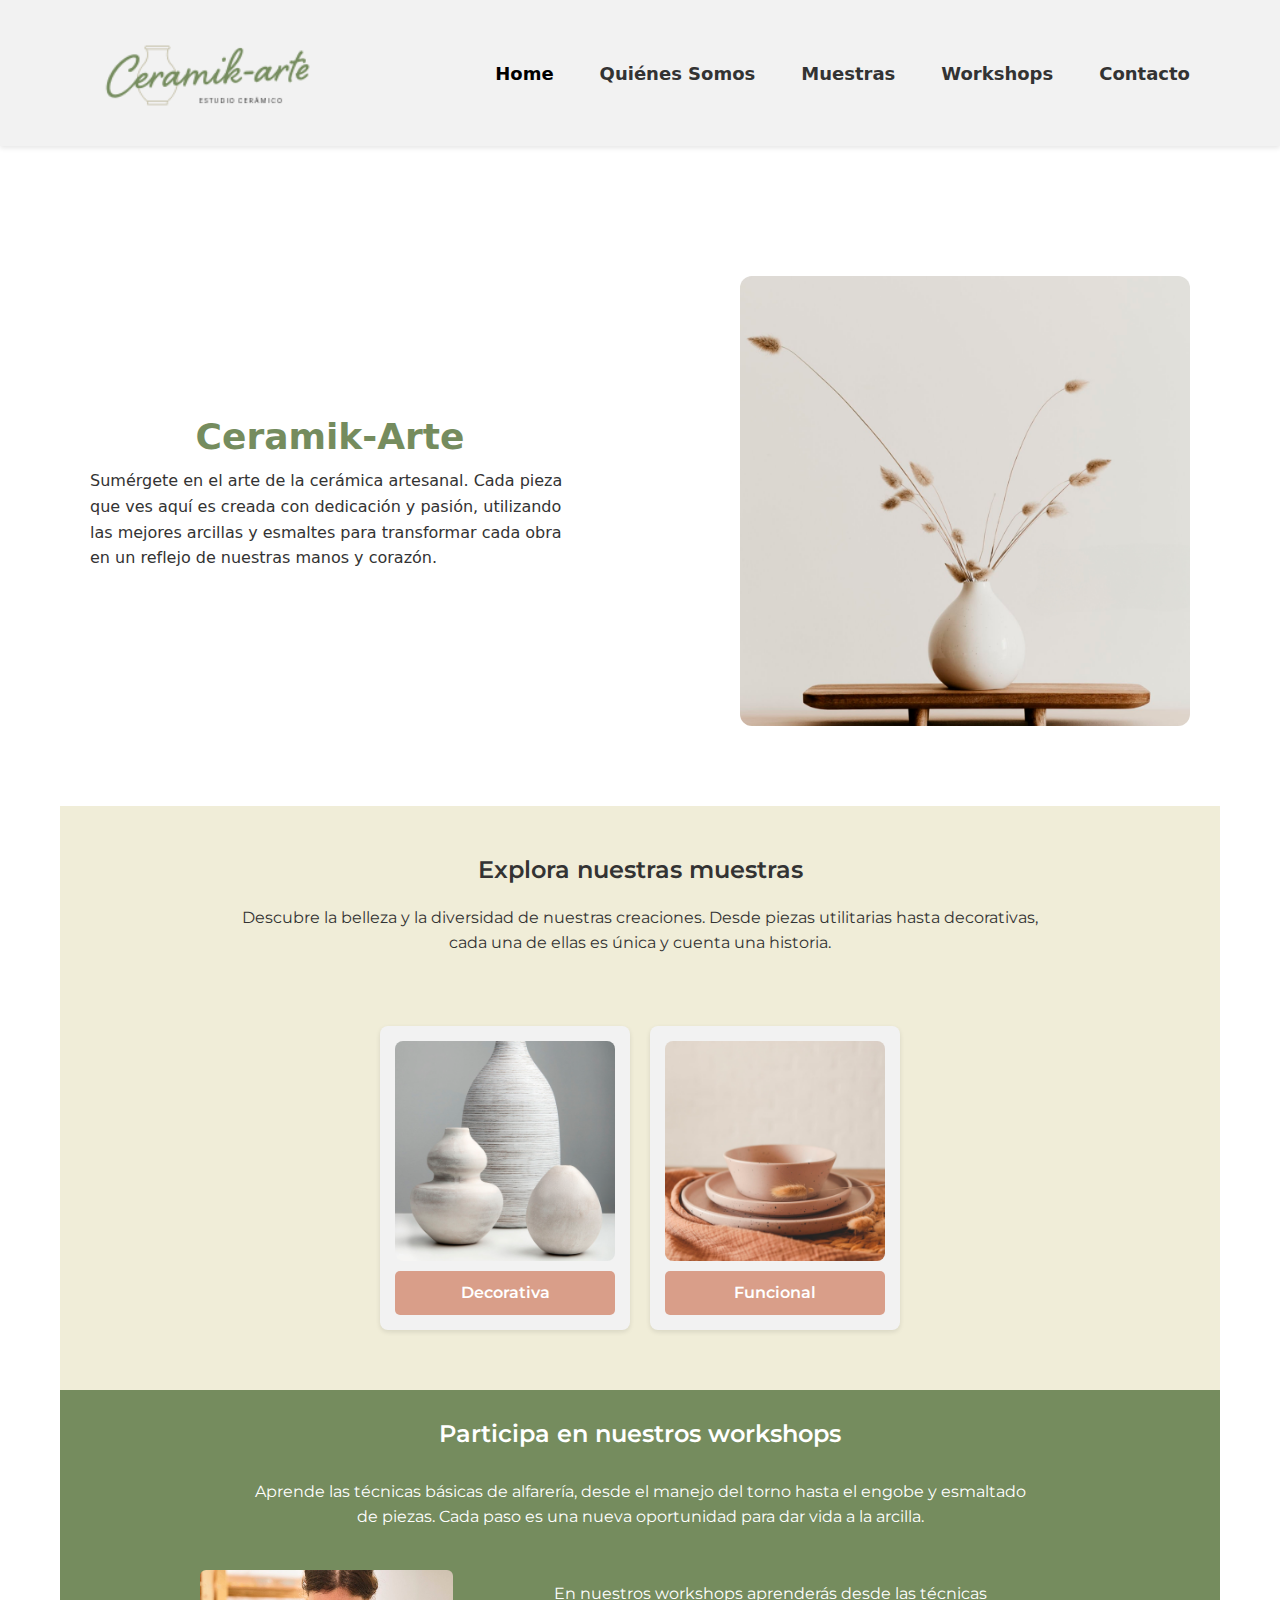
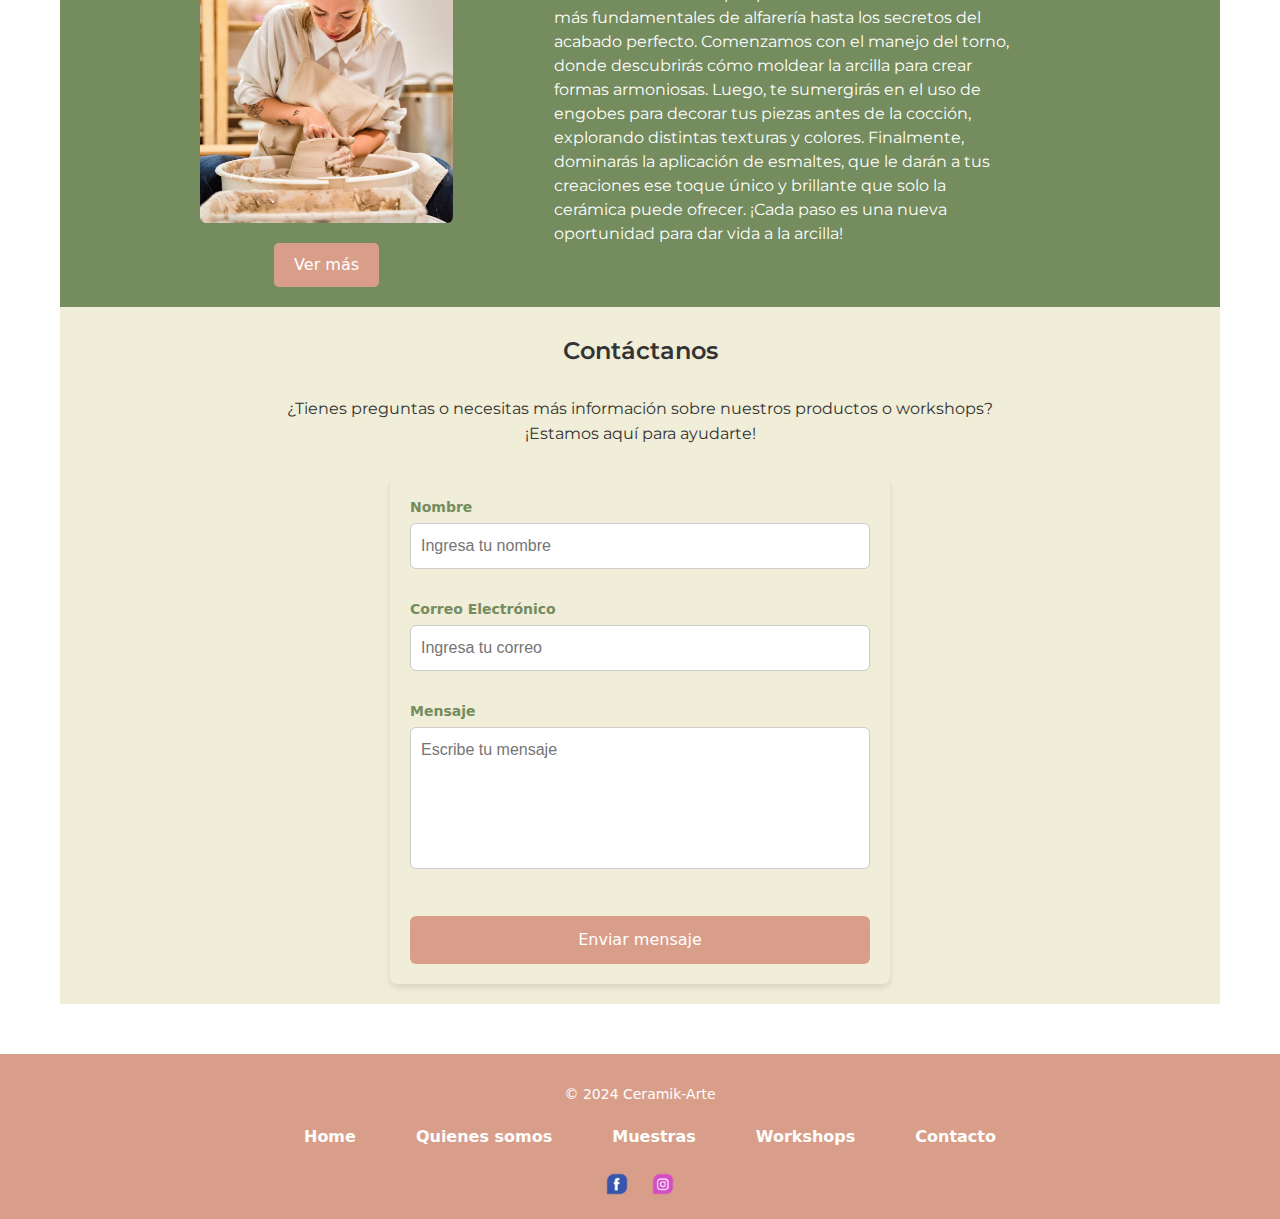
==== index.html @ d5749897 "segunda preentrega" ====
<!DOCTYPE html>
<html lang="es">

<head>
    <meta charset="UTF-8">
    <meta name="viewport" content="width=device-width, initial-scale=1.0">
    <link rel="stylesheet" href="../CSS/estilos.css">
    <link rel="stylesheet"
        href="https://fonts.googleapis.com/css2?family=Montserrat:ital,wght@0,100..900;1,100..900&family=Playwrite+VN:wght@100..400&display=swap">
    <title>Ceramik-arte - Home</title>
    <!-- Enlace a Bootstrap CSS -->
    <link href="https://cdn.jsdelivr.net/npm/bootstrap@5.3.0/dist/css/bootstrap.min.css" rel="stylesheet">

</head>

<body>

    <!-- Header -->
    <header class="main-header">
        <nav class="navbar navbar-expand-lg custom-navbar">
            <div class="container">
                <!-- Logo -->
                <a class="navbar-brand" href="index.html">
                    <img src="imagenes/Logo_CeramicArte.png" alt="ceramik-arte logo">
                </a>

                <!-- Botón de menú responsive en móviles -->
                <button class="navbar-toggler custom-toggler" type="button" data-bs-toggle="collapse"
                    data-bs-target="#navbarNav" aria-controls="navbarNav" aria-expanded="false"
                    aria-label="Toggle navigation">
                    <span class="navbar-toggler-icon"></span>
                </button>

                <!-- Menú de navegación -->
                <div class="collapse navbar-collapse justify-content-end" id="navbarNav">
                    <ul class="navbar-nav">
                        <li class="nav-item"><a class="nav-link active" href="#">Home</a></li>
                        <li class="nav-item"><a class="nav-link" href="paginas/sobre_nosotros.html">Quiénes Somos</a>
                        </li>
                        <li class="nav-item"><a class="nav-link" href="paginas/muestras.html">Muestras</a></li>
                        <li class="nav-item"><a class="nav-link" href="paginas/workshop.html">Workshops</a></li>
                        <li class="nav-item"><a class="nav-link" href="paginas/contactanos.html">Contacto</a></li>
                    </ul>
                </div>
            </div>
        </nav>
    </header>


    <!-- Contenido Principal -->
    <main>

        <!-- Sección de Introducción -->
        <section class="intro">
            <div class="intro-container">
                <div class="intro-text">
                    <h1>Ceramik-Arte</h1>
                    <p>Sumérgete en el arte de la cerámica artesanal. Cada pieza que ves aquí es creada con dedicación y
                        pasión,
                        utilizando las mejores arcillas y esmaltes para transformar cada obra en un reflejo de nuestras
                        manos y corazón.</p>
                </div>
                <div class="intro-image">
                    <img src="imagenes/5.png" alt="Ceramik-Arte">
                </div>
            </div>
        </section>



        <!-- Sección de muestras -->
        <section class="flex-2">
            <h2>Explora nuestras muestras</h2>
            <p>Descubre la belleza y la diversidad de nuestras creaciones.
                Desde piezas utilitarias hasta decorativas, cada una de ellas es única y cuenta una historia.</p>
            <div class="muestras">
                <!-- Primera muestra -->
                <div>
                    <img src="imagenes/11.png" alt="Decorativa" class="image-standard">
                    <button onclick="location.href='paginas/muestras.html';">Decorativa</button>
                </div>
                <!-- Segunda muestra -->
                <div>
                    <img src="imagenes/9.png" alt="Funcional" class="image-standard">
                    <button onclick="location.href='paginas/muestras.html';">Funcional</button>
                </div>
            </div>
        </section>

        <!-- Sección de workshops -->
        <section class="flex-2 workshop">
            <h2>Participa en nuestros workshops</h2>
            <p>Aprende las técnicas básicas de alfarería, desde el manejo del torno hasta el engobe y esmaltado de
                piezas. Cada paso es una nueva oportunidad para dar vida a la arcilla.</p>

            <div class="workshop-content">
                <!-- Contenedor de la imagen -->
                <div class="workshop-image-container">
                    <img src="imagenes/10.png" alt="Alfarería" class="workshops-image">
                    <button class="workshop-button" onclick="location.href='paginas/workshop.html';">Ver más</button>
                </div>
                <!-- Contenedor del texto -->
                <div class="workshop-text">
                    <p>En nuestros workshops aprenderás desde las técnicas más fundamentales de alfarería hasta los
                        secretos del acabado perfecto.
                        Comenzamos con el manejo del torno, donde descubrirás cómo moldear la arcilla para crear formas
                        armoniosas. Luego, te sumergirás en el uso de engobes para decorar tus piezas antes de la
                        cocción, explorando distintas texturas y colores.
                        Finalmente, dominarás la aplicación de esmaltes, que le darán a tus creaciones ese toque único y
                        brillante que solo la cerámica puede ofrecer. ¡Cada paso es una nueva oportunidad para dar vida
                        a la arcilla!</p>
                </div>
            </div>
        </section>

        <!-- Sección de Contáctanos -->
        <section class="flex-2 contact">
            <h2>Contáctanos</h2>
            <p>¿Tienes preguntas o necesitas más información sobre nuestros productos o workshops? ¡Estamos aquí para
                ayudarte!</p>

            <div class="contact-content">
                <form class="contact-form">
                    <div class="form-group">
                        <label for="name">Nombre</label>
                        <input type="text" id="name" name="name" placeholder="Ingresa tu nombre" required>
                    </div>

                    <div class="form-group">
                        <label for="email">Correo Electrónico</label>
                        <input type="email" id="email" name="email" placeholder="Ingresa tu correo" required>
                    </div>

                    <div class="form-group">
                        <label for="message">Mensaje</label>
                        <textarea id="message" name="message" rows="5" placeholder="Escribe tu mensaje"
                            required></textarea>
                    </div>

                    <button type="submit" class="contact-button">Enviar mensaje</button>
                </form>
            </div>
        </section>
    </main>
    <!-- Footer -->
    <footer class="footer">
        <p>&copy; 2024 Ceramik-Arte</p>
        <!--Enlaces para navegar-->
        <nav>
            <ul>
                <li><a href="#">Home</a></li>
                <li><a href="paginas/sobre_nosotros.html">Quienes somos</a></li>
                <li><a href="paginas/muestras.html">Muestras</a></li>
                <li><a href="paginas/workshop.html">Workshops</a></li>
                <li><a href="paginas/contactanos.html">Contacto</a></li>
            </ul>
        </nav>
        <!--Iconos de redes sociales-->
        <div class="social-icons">
            <img src="imagenes/icon_redes_facebook.png" alt="facebook" class="social icons">
            <img src="imagenes/icon_redes-instagram.png" alt="instagram" class="social icons">
        </div>
    </footer>
    <!-- Enlace a Bootstrap JS (opcional, necesario para componentes interactivos) -->
    <script src="https://cdn.jsdelivr.net/npm/bootstrap@5.3.0/dist/js/bootstrap.bundle.min.js"></script>

</body>

</html>
---- CSS/estilos.css ----
/* ------- Estilos Generales ------- */
body {
    font-family: 'Montserrat', Arial, sans-serif;
    margin: 0;
    padding: 0;
    color: #333;
}

/* ------- Header ------- */
.main-header {
    background-color: #f2f2f2;
    padding: 10px 20px;
    box-shadow: 0 2px 5px rgba(0, 0, 0, 0.1);
}

/* ------- Navbar ------- */
.custom-navbar {
    background-color: #f2f2f2;
    padding: 10px 20px;
}

/* ------- Logo ------- */
.navbar-brand img {
    width: 250px;
    height: auto;
}

/* ------- Menú de Navegación ------- */
.navbar-nav {
    display: flex;
    align-items: center;
    gap: 20px;
}

.navbar-nav .nav-item {
    margin-left: 10px;
}

.navbar-nav .nav-link {
    font-size: 18px;
    font-weight: bold;
    color: #333;
    padding: 10px 15px;
    transition: color 0.3s ease-in-out;
}

.navbar-nav .nav-link:hover {
    color: #758c5e;
}

/* ------- Botón del menú hamburguesa en móviles ------- */
.custom-toggler {
    border: none;
    background-color: transparent;
}

.navbar-toggler-icon {
    background-image: url("https://cdn-icons-png.flaticon.com/512/545/545671.png"); /* Icono personalizado */
    width: 30px;
    height: 30px;
}

/* ------- Estilos para móviles ------- */
@media (max-width: 991px) {
    .navbar-nav {
        flex-direction: column;
        text-align: center;
        padding: 15px;
    }

    .navbar-collapse {
        background: #fff;
        border-radius: 8px;
        padding: 10px;
    }

    .navbar-nav .nav-item {
        margin-left: 0;
        margin-bottom: 10px;
    }

    .navbar-nav .nav-link {
        font-size: 16px;
        display: block;
    }
}



/* -------Estilos generales para la página------- */

* {
    padding: 0;
    margin: 0;
    box-sizing: border-box;
}

body {
    background-color: #f0edd8;
    color: #333333;
}

main {
        max-width: 1200px;
        margin: 0 auto;
        padding: 50px 20px;
}



/*------- Estilos HOME introduccion------- */
.intro {
    display: flex;
    justify-content: center;
    align-items: left;
    padding: 80px 20px;
}

/* Contenedor principal */
.intro-container {
    display: flex;
    align-items: center;
    justify-content: space-between;
    max-width: 1100px;
    width: 100%;
}

/* Contenedor del Texto */
.intro-text {
    flex: 1;
    max-width: 480px;
    text-align: left;
}

.intro-text h1 {
    font-size: 36px;
    color:#758c5e; 
    font-weight: bold;
    margin-bottom: 10px;
    text-align: center;
}

.intro-text p {
    font-size: 16px;
    color: #333333;
    line-height: 1.6;
    text-align: left;
}

/* Contenedor de la Imagen */
.intro-image {
    flex: 1;
    display: flex;
    justify-content: flex-end;
}

.intro-image img {
    max-width: 500px; 
    width: 100%;
    height: auto;
    border: radius 12px;
}

.intro-image :hover{
    transform: scale(1.1); 
    transition: transform 0.3s ease-in-out;
}

/* Explora nuestras muestras HOME */
.flex-2 {
    text-align: center;
    padding: 40px 20px;
    background-color: #f0edd8;
}

.flex-2 h2 {
    font-size: 24px;
    color: #333333;
    font-weight: 600;
    margin-bottom: 10px;
    padding: 10px;
    font-family: 'Montserrat', sans-serif;
}

.flex-2 p {
    max-width: 800px;
    margin: 0 auto 50px auto; 
    text-align: center;
    font-size: 16px;
    color: #333;
    line-height: 1.6;
    font-family: 'Montserrat', sans-serif;
}

/* Contenedor de las muestras HOME */
.muestras {
    display: flex;
    justify-content: center;
    gap: 20px;
    margin-top: 40px;
}

/* Estilo de cada muestra HOME */
.muestras div {
    background-color: #f2f2f2;
    padding: 15px;
    border-radius: 8px;
    width: 250px;
    text-align: center;
    box-shadow: 0px 2px 5px rgba(0,0,0,0.1); 
}

/* Imágenes dentro de las muestras HOME */
.image-standard {
    width: 100%;
    height: auto;
    border-radius: 8px;
    margin-bottom: 10px;
}

.image-standard :hover{
    transform: scale(1.1); 
    transition: transform 0.3s ease-in-out;
}

/* Botones HOME */
.muestras button {
    display: inline-block;
    width: 100%;
    padding: 10px;
    background-color: #d99e89;
    color: #ffffff;
    font-family: 'Montserrat', sans-serif;
    font-size: 16px;
    font-weight: 600;
    border: none;
    border-radius: 5px;
    cursor: pointer;
    transition: background-color 0.3s ease;
}

.muestras button:hover {
    background-color: black;
    transform: scale(1.1);
    transition: transform 0.3s ease-in-out;
}

/* Estilo general para la sección de workshops */
.workshop {
    padding: 20px;
    text-align: center;
    background-color: #758c5e;
}

.workshop h2 {
    font-size: 24px;
    color: #ffffff;
    margin-bottom: 10px;
    padding: 10px;
}

.workshop p {
    font-size: 16px;
    color: #ffffff;
    margin-bottom: 20px;
    padding: 10px;
}

/* Contenedor de la sección workshops */
.workshop-content {
    display: flex;
    align-items: center;
    justify-content: center;
    gap: 20px;
    max-width: 900px;
    margin: 0 auto;
    text-align: left;
}

/* Contenedor de la imagen */
.workshop-image-container {
    display: flex;
    flex-direction: column;
    align-items: center;
    width: 40%;
}

/* Imagen del workshop */
.workshops-image {
    width: 100%;
    height: auto;
    border-radius: 16px;
    padding: 10px;
    margin-bottom: 10px;
    transition: transform 0.3s ease-in-out;
}

.workshops-image :hover{
    transform: scale(1.05);
}

/* Botón debajo de la imagen */
.workshop-button {
    padding: 10px 20px;
    background-color: #d99e89;
    color: white;
    font-size: 16px;
    border: none;
    border-radius: 5px;
    cursor: pointer;
    transition: background-color 0.3s ease;
}

.workshop-button:hover {
    background-color: #000000;
    transform: scale(1.1);
    transition: transform 0.3s ease-in-out;
}

/* Texto del workshop */
.workshop-text p{
    width: 80%;
    font-size: 16px;
    line-height: 1.5;
    color: #ffffff;
    text-align: left;
}

/*------- Sección principal de la página MUESTRAS-------*/
.main-banner {
    position: relative;
    width: 100%;
    height: auto; 
    overflow: hidden;
}

.main-banner .banner-image {
    width: 100%;
    height: 100%;
    object-fit: cover; 
}

.main-banner h1 {
    position: absolute;
    top: 50%;
    left: 50%;
    transform: translate(-50%, -50%);
    font-size: 52px;
    color: #ffffff;
    text-shadow: 2px 2px 4px rgba(0, 0, 0, 0.6);
    margin: 0;
    text-align: center;
}

.muestras {
    display: flex;
    justify-content: center;
    gap: 20px;
    padding: 20px;
}

/* Estilo de las imágenes de las muestras */
.muestra-item img {
    width: 100%;
    max-width: 100px; 
    height: auto; 
    border-radius: 8px; 
    box-shadow: 0 4px 6px rgba(0, 0, 0, 0.1); 
}

.muestra-item img :hover{
    transform: scale(1.1); 
    transition: transform 0.3s ease-in-out;
}

/* Explora nuestras creaciones muestras*/
.explora-creaciones {
    text-align: center;
    padding: 40px 20px;
}

.explora-creaciones h2 {
    font-size: 24px;
    color: #333333;
    margin-bottom:10px;
    padding: 10px;
}

.explora-creaciones p {
    font-size: 16px; 
    color: #333333;
    margin: 0 auto 30px auto;
    text-align:center;
    line-height: 20px;
    max-width: 800px;
}

/* Galería */
.gallery {
    display: flex;
    justify-content: center;
    gap: 20px;
    flex-wrap: wrap; 
    padding: 10px 0;
}

.gallery-item {
    flex: 1 1 calc(33.333% - 20px); 
    max-width: 250px; 
    box-shadow: 0 4px 6px rgba(0, 0, 0, 0.1);
    border-radius: 8px;
    overflow: hidden;
    display: flex;
    justify-content: center;
    align-items: center;
}

/* Imágenes */
.gallery-item img {
    width: 100%;
    height: auto;
    object-fit: cover; 
    border-radius: 8px;
}

/* Sección de destacados */
.destacados {
    text-align: center;
    padding: 40px 20px;
}

.destacados h2 {
    font-size: 24px;
    color: #333333; 
    margin-bottom: 20px;
    font-weight: bold;
}

/* Galería */
.galeria {
    display: flex;
    gap: 50px; 
    margin-bottom: 30px; 
}

.galeria-item {
    width: 20%;
    border-radius: 8px; 
    display: flex; 
    justify-content: center;
}

.galeria-item img {
    width: 100%; 
    height: auto;
    object-fit: contain; 
}

/* Lista de detalles */
.detalles {
    text-align: left;
    max-width: 800px; 
    margin-top: 25px;
    color: #666; 
    font-size: 16px;
    line-height: 1.6; 
}

.detalles li {
    margin-bottom: 10px; 
}

/* Texto decorativo debajo */
.texto-decorativo {
    text-align: center;
    margin-top: 30px;
    font-size: 20px;
    color: #758c5e;
    font-style: italic;
    max-width: 800px;
    margin-left: auto;
    margin-right: auto;
}

/* -----------Sección página WORKSHOP------------ */
/* El banner de esta parte tiene el mismo estilo que la página de muestras*/

/* Contenedor principal */
.intro-workshops {
    display: flex;
    align-items: center;
    justify-content: space-between;
    max-width: 1100px;
    margin: 60px auto;
    gap: 40px;
}

/* Contenedor del Texto */
.intro-content {
    flex: 1;
    max-width: 500px;
    text-align: left;
    display: flex;
    flex-direction: column;
    justify-content: flex-start; 
}

/* Título alineado correctamente */
.intro-content h2 {
    font-size: 24px;
    font-weight: 700;
    color: #333;
    margin-bottom: 10px;
}

/* Párrafo alineado correctamente */
.intro-content p {
    font-size: 16px;
    color: #555;
    line-height: 1.6;
}

/* Contenedor de la Imagen */
.intro-image {
    flex: 1;
    display: flex;
    justify-content: flex-end;
}

/* Imagen con tamaño y bordes adecuados */
.intro-image img {
    width: 100%;
    max-width: 450px;
    border-radius: 12px;
}

/* Sección de próximos talleres */
.upcoming-workshops {
    text-align: center;
    padding: 50px 20px;
}

/* Estilos para el título */
.upcoming-workshops h2 {
    font-size: 24px;
    font-weight: 700;
    color: #333;
    margin-bottom: 30px;
}

/* Contenedor de los talleres */
.workshops-gallery {
    display: flex;
    justify-content: center;
    gap: 40px; /* Espaciado entre elementos */
    max-width: 1100px;
    margin: 0 auto;
}

/* Estilo de cada taller */
.workshop-item {
    padding: 20px;
    border-radius: 12px;
    width: 280px;
    text-align: center;
}

/* Imágenes de los talleres */
.workshop-item img {
    width: 100%;
    max-width: 120px;
    height: auto;
    margin-bottom: 15px;
    border-radius: 10px;
}

/* Texto de los talleres */
.workshop-item p {
    font-size: 14px;
    color: #333333;
    line-height: 1.4;
    text-align: center;
}


/*------- Estilo general para la sección de Contactanos------- */
.contact {
    padding: 20px;
    text-align: center;
}

.contact h2 {
    font-size: 24px;
    color: #333333;
    margin-bottom: 10px;
}

.contact p {
    font-size: 16px;
    color: #333333;
    margin-bottom: 20px;
    padding: 10px;
}

/* Contenedor del formulario */
.contact-content {
    display: flex;
    justify-content: center;
    align-items: center;
    margin: 0 auto;
    max-width: 600px;
}

/* Formulario */
.contact-form {
    width: 100%;
    padding: 20px;
    border-radius: 8px;
    box-shadow: 0 4px 6px rgba(0, 0, 0, 0.1);
}

/* Grupos de campos */
.form-group {
    margin-bottom: 15px;
    text-align: left;
}

.form-group label {
    display: block;
    font-size: 14px;
    color: #000000;
    margin-bottom: 5px;
}

.form-group input,
.form-group textarea {
    width: 100%;
    padding: 10px;
    border: 1px solid #ccc;
    border-radius: 5px;
    font-size: 12px;
    box-sizing: border-box;
    background-color: #fff;
    color: black;
    font-family: Verdana, Geneva, Tahoma, sans-serif;
}

.form-group input:focus,
.form-group textarea:focus {
    border-color: black;
    outline: none;
}

/* Botón del formulario */
.contact-button {
    display: inline-block;
    width: 100%;
    padding: 10px;
    background-color: #d99e89;
    color: white;
    font-size: 16px;
    border: none;
    border-radius: 5px;
    cursor: pointer;
    transition: background-color 0.3s ease;
    margin-top: 10px;
}

.contact-button:hover {
    background-color: black;
    transform: scale(1.1);
    transition: transform 0.3s ease-in-out;
}

/* -------Sección de la página SOBRE NOSOTROS------- */
.about-us {
    padding: 50px 20px;
    background-color: #f5f5e6; 
    text-align: center;
}

/* Imagen del banner */
.about-banner img {
    width: 100%;
    max-height: 350px;
    object-fit: cover;
    border-radius: 12px;
}

/* Contenedor de Texto */
.about-container {
    max-width: 800px;
    margin: 40px auto;
    text-align: center;
}

.about-container h2 {
    font-size: 32px;
    color: #333;
    font-weight: bold;
    margin-bottom: 15px;
}

.about-container p {
    font-size: 16px;
    color: #555;
    line-height: 1.6;
    margin-bottom: 15px;
}

/* Contenedor de Imagen y Lista */
.about-details {
    display: flex;
    align-items: center;
    justify-content: center;
    gap: 40px;
    max-width: 1000px;
    margin: 40px auto;
}

/* Imagen al lado de la lista */
.about-image img {
    width: 300px;
    height: auto;
    border-radius: 12px;
}

/* Lista de características */
.about-list {
    flex: 1;
    max-width: 500px;
    text-align: left;
    padding-left: 20px;
}

.about-list li {
    font-size: 16px;
    color: #333;
    margin-bottom: 10px;
    list-style-type: disc;
}

/*------- PAGINA DE CONTACTANOS------- */
.contact-section {
    text-align: center;
    padding: 60px 20px;
}

.contact-section h2 {
    font-size: 36px;
    font-weight: bold;
    color: #333333;
    margin-bottom: 10px;
}

.contact-section p {
    font-size: 16px;
    color: #333333;
    max-width: 700px;
    margin: 0 auto 30px auto;
}

/* Contenedor del formulario */
.contact-container {
    display: flex;
    align-items: center;
    justify-content: center;
    max-width: 1100px;
    margin: 40px auto;
    gap: 50px;
}

/* Imagen decorativa */
.contact-image img {
    max-width: 400px;
    border-radius: 12px;
}

/* Formulario de contacto */
.contact-form {
    display: flex;
    flex-direction: column;
    width: 100%;
    max-width: 500px;
}

.contact-form label {
    font-weight: bold;
    color: #758c5e;
    margin-bottom: 5px;
    text-align: left;
    display: block;
}

.contact-form input,
.contact-form select,
.contact-form textarea {
    width: 100%;
    padding: 10px;
    margin-bottom: 15px;
    border: 1px solid #ccc;
    border-radius: 6px;
    font-size: 16px;
}

.contact-form textarea {
    resize: none;
}

.contact-form button {
    background-color: #d99e89;
    color: white;
    padding: 12px;
    font-size: 16px;
    border: none;
    border-radius: 6px;
    cursor: pointer;
    transition: background-color 0.3s ease-in-out;
}

.contact-form button:hover {
    background-color: #000000;
    transform: scale(1.1);
    transition: transform 0.3s ease-in-out;
}

/* Estilos específicos para el dropdown */
#subject {
    background-color: #ffffff; 
    color: #758c5e; 
    border: 1px solid #5a7044; 
    padding: 10px;
    font-size: 16px;
    border-radius: 5px; 
    cursor: pointer;
    appearance: none; 
    -webkit-appearance: none; 
    -moz-appearance: none; 
    position: relative;
    text-align: left;
}

/* Cambia la flecha del dropdown */
#subject::after {
    content: "▼"; 
    font-size: 14px;
    color: #758c5e; 
    position: absolute;
    right: 15px; 
    top: 50%;
    transform: translateY(-50%);
    pointer-events: none; 
}

/* Cuando el usuario pasa el cursor sobre el dropdown */
#subject:hover {
    background-color: #f0edd8; 
}

/* Cuando el usuario hace clic en el dropdown */
#subject:focus {
    background-color: #f0edd8;
    outline: none;
}

/* Opciones dentro del dropdown */
#subject option {
    background-color: #ffffff;
    color: #333;
    padding: 10px;
}

/* Información de contacto */
.contact-info {
    text-align: center;
    max-width: 700px; 
    margin: 0 auto; 
    padding: 20px 0;
    font-size: 16px;
    color: #333333;
    line-height: 1.6;
}

.contact-info p {
    margin: 5px 0;
}

/* -------Estilos para los enlaces del footer------- */ 

.footer{
    background-color: #d99e89;
    text-align: center;
    padding: 20px 0;
    width: 100%;
    margin: 0%;
    box-sizing: border-box;
}

.footer ul {
    list-style: none;
    margin: 20px 0;
    padding: 0;
    display: flex;
    gap: 20px;
    justify-content: center;
}

.footer li {
    margin-left: 20px;
}

.footer a {
    text-decoration: none;
    color: #ffffff;
    font-size: 16px;
    font-weight: bold;
    transition: color 0.3s ease;
}

.footer a:hover {
    color: black;
}

/* Estilos para los iconos de redes sociales */   


/* Texto del footer */
footer p {
    margin: 10px 0;
    color: #ffffff;
    font-size: 14px;
}

/* Links de navegación en el footer */
footer a {
    margin: 0 10px;
    text-decoration: none;
    color: #ffffff;
    font-weight: bold;
}

footer a:hover {
    color: #fefefe; 
}

/* Redes sociales */
footer .social-icons {
    margin-top: 10px;
}

footer .social-icons img {
    width: 30px;
    height: 30px;
    margin: 0 5px;
}

/*------- Estilos generales para hacer responsive------- */
body {
    max-width: 100%;
    overflow-x: hidden;
}

/* Para Tablets (768px - 1024px) */
@media (max-width: 1024px) {
    .header-container {
        flex-direction: column;
        text-align: center;
    }

    .main-nav ul {
        flex-direction: column;
        padding: 0;
    }

    .intro-container {
        flex-direction: column;
        text-align: center;
    }

    .intro-image img {
        width: 90%;
    }

    .muestras {
        flex-direction: column;
        align-items: center;
    }

    .workshop-content {
        flex-direction: column;
        text-align: center;
    }

    .workshop-image-container img {
        max-width: 80%;
    }

    .contact-form {
        width: 80%;
    }
}

/* Para Móviles (hasta 767px) */
@media (max-width: 767px) {
    .intro-image img,
    .image-standard,
    .workshops-image {
        max-width: 80%; 
        display: block;
        margin: 0 auto; 
    }



    .intro-text h1 {
        font-size: 28px;
    }

    .intro-image img {
        width: 90%;
    }

    .muestras {
        flex-direction: column;
        align-items: center;
    }

    .muestras div {
        width: 90%;
    }

    .workshop-content {
        flex-direction: column;
        text-align: center;
    }

    .workshop-image-container img {
        width: 100%;
        max-width: 300px;
    }

    .contact-form {
        width: 90%;
    }

    .footer nav ul {
        flex-direction: column;
        gap: 10px;
    }

    .social-icons {
        justify-content: center;
    }
}

/* ------- Ajustes Mobile adicionales para mejorar la responsividad ------- */
@media (max-width: 768px) {
    /* Navbar */
    .navbar-nav {
        gap: 10px;
    }

    /* Ajustes en la Sección de Introducción (Home) */
    .intro-container {
        flex-direction: column;
        align-items: center;
        text-align: center;
    }

    .intro-text {
        max-width: 100%;
        padding: 20px;
    }

    .intro-image img {
        max-width: 80%;
        display: block;
        margin: 0 auto;
    }

    /* Ajustes en la Sección Muestras */
    @media (max-width: 767px) {
        .muestras {
            flex-direction: column;
            align-items: center;
        }
    
        .muestras div {
            width: 100%;
            max-width: 300px;
        }
    
        .gallery {
            display: grid;
            grid-template-columns: 1fr; /* Una sola columna en móviles */
            gap: 15px;
            justify-content: center;
        }
    
        .gallery-item img {
            width: 100%;
            max-width: 90%;
            margin: 0 auto;
        }
    }
    

    /* Ajustes en la Sección Workshops */
    @media (max-width: 767px) {
        .workshop-content {
            display: flex;
            flex-direction: column;
            align-items: center;
            text-align: center;
        }
    
        .workshop-text {
            width: 100%;
            text-align: center;
            padding: 20px;
        }
    
        .workshop-image-container {
            width: 100%;
            text-align: center;
            margin-top: 20px;
        }
    
        .workshop-image-container img {
            width: 90%;
            max-width: 400px; /* Evita que sea demasiado grande en móviles */
            height: auto;
            border-radius: 10px;
        }
    
        .workshops-gallery {
            flex-direction: column;
            align-items: center;
        }
    
        .workshop-item {
            width: 90%;
            margin-bottom: 20px;
        }
    
        .workshop-item img {
            width: 80px; /* Tamaño más reducido para móviles */
        }
    
        .workshop-item p {
            text-align: center;
        }
    }
    

    /* Ajustes en la Sección Sobre Nosotros */
    .about-details {
        flex-direction: column;
        text-align: center;
    }

    .about-image img {
        max-width: 80%;
        margin: 0 auto;
    }

    .about-list {
        text-align: left;
        padding: 20px;
    }

    /* Ajustes en la Sección Contacto */
    .contact-container {
        flex-direction: column;
        text-align: center;
    }

    .contact-form {
        width: 100%;
        max-width: 400px;
    }

    /* Footer */
    .footer nav ul {
        flex-direction: column;
        text-align: center;
        gap: 15px;
    }

    .social-icons {
        justify-content: center;
    }
}
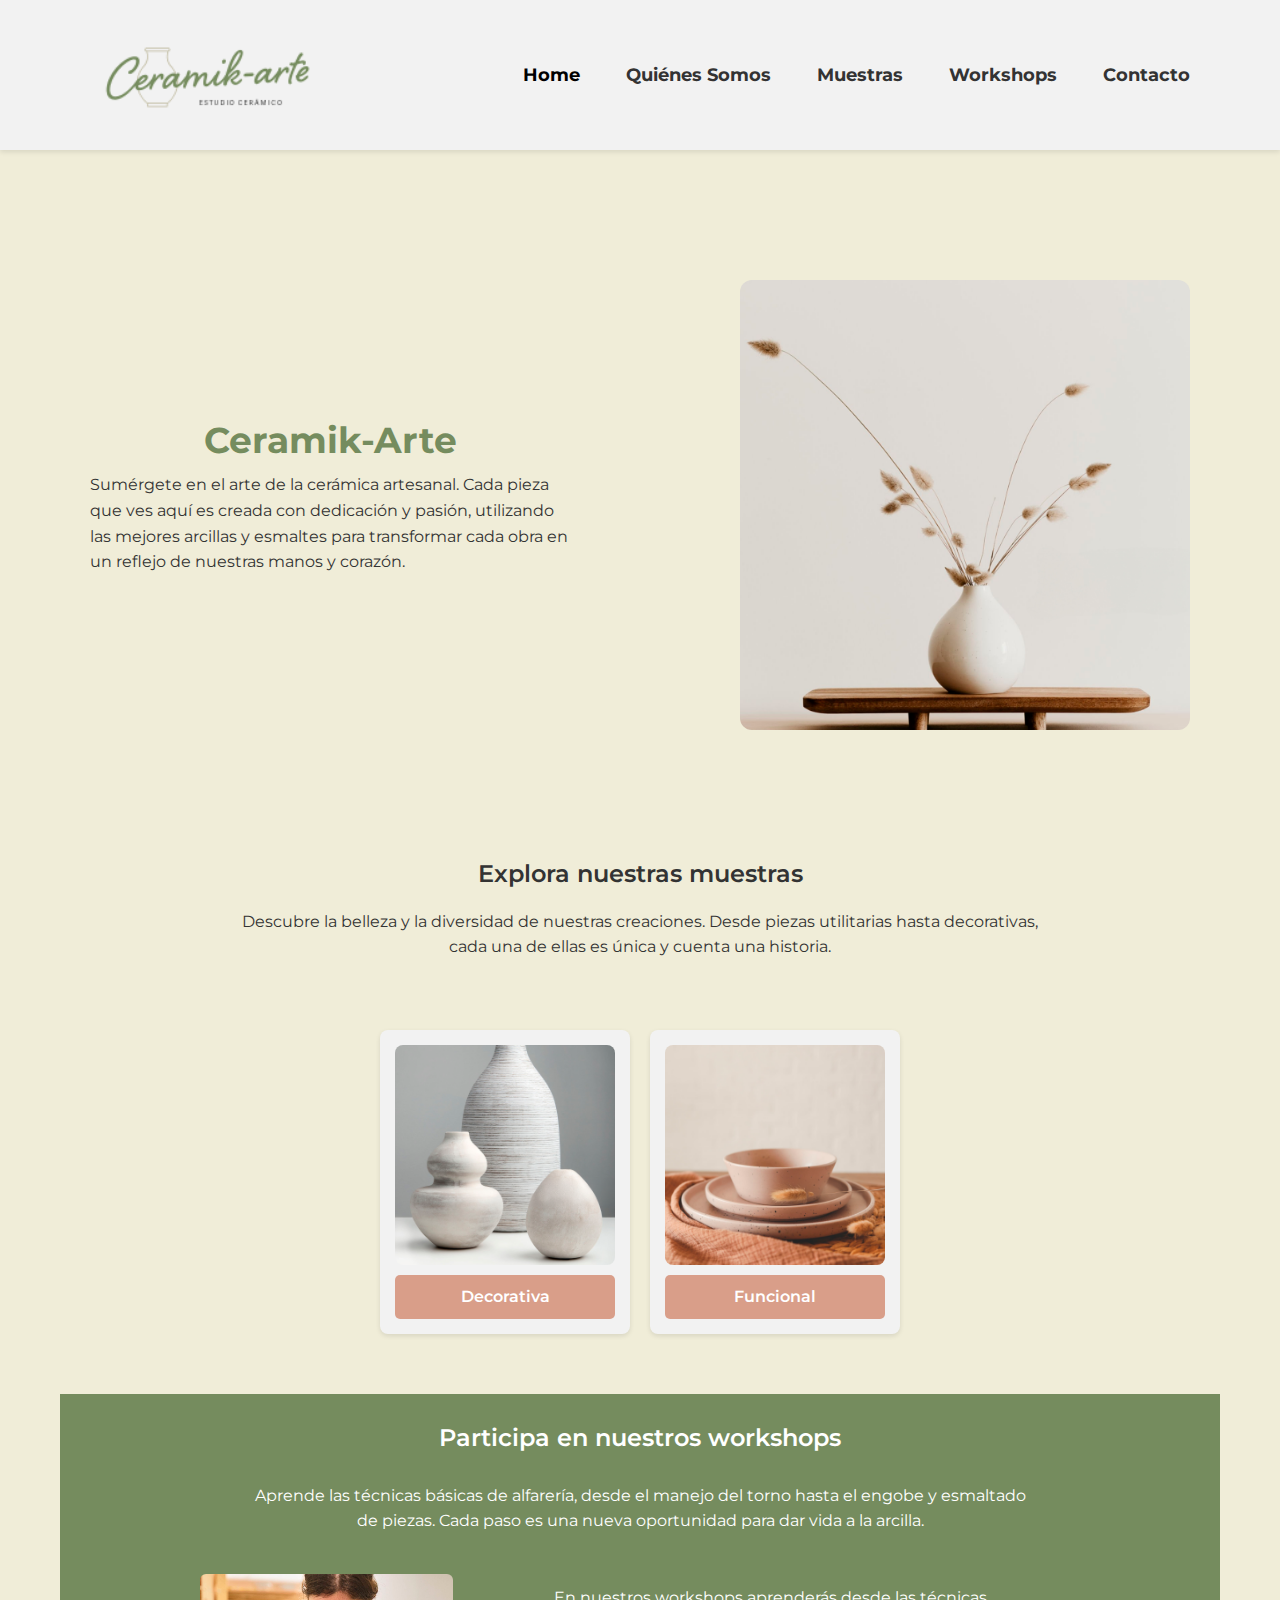
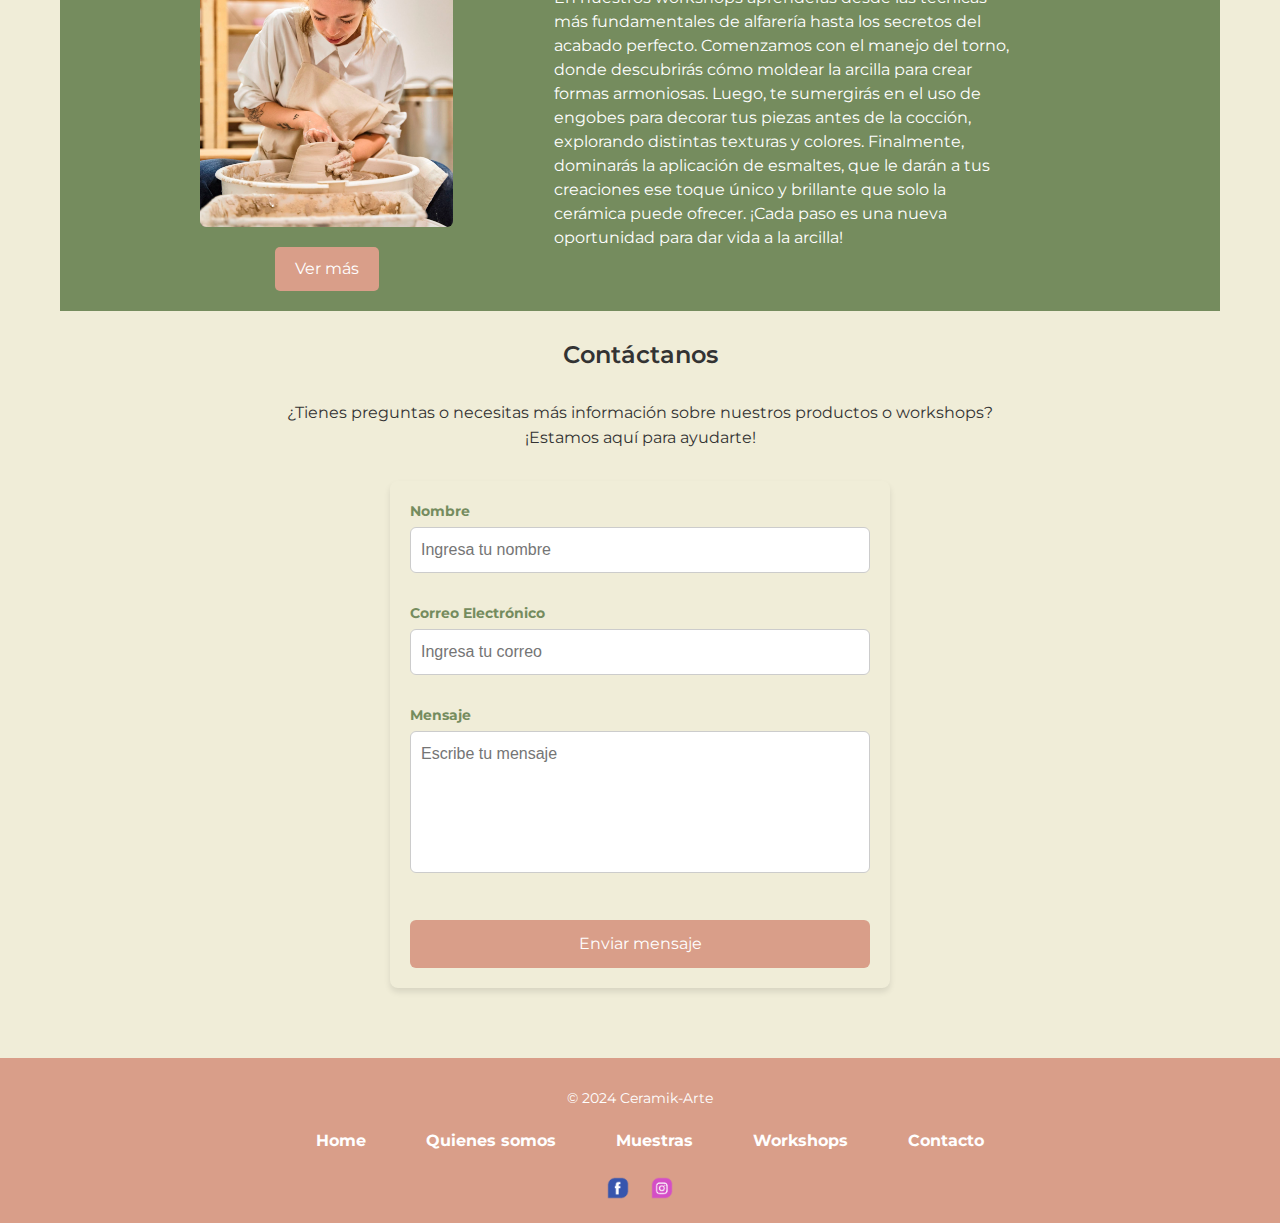
==== commit 3c6e7b6c: "Segunda preentrega3" ====
--- a/index.html
+++ b/index.html
@@ -4,12 +4,12 @@
 <head>
     <meta charset="UTF-8">
     <meta name="viewport" content="width=device-width, initial-scale=1.0">
-    <link rel="stylesheet" href="../CSS/estilos.css">
+     <!-- Enlace a Bootstrap CSS -->
+    <link href="https://cdn.jsdelivr.net/npm/bootstrap@5.3.0/dist/css/bootstrap.min.css" rel="stylesheet">
+    <link rel="stylesheet" href="CSS/estilos.css">
     <link rel="stylesheet"
         href="https://fonts.googleapis.com/css2?family=Montserrat:ital,wght@0,100..900;1,100..900&family=Playwrite+VN:wght@100..400&display=swap">
     <title>Ceramik-arte - Home</title>
-    <!-- Enlace a Bootstrap CSS -->
-    <link href="https://cdn.jsdelivr.net/npm/bootstrap@5.3.0/dist/css/bootstrap.min.css" rel="stylesheet">
 
 </head>
 
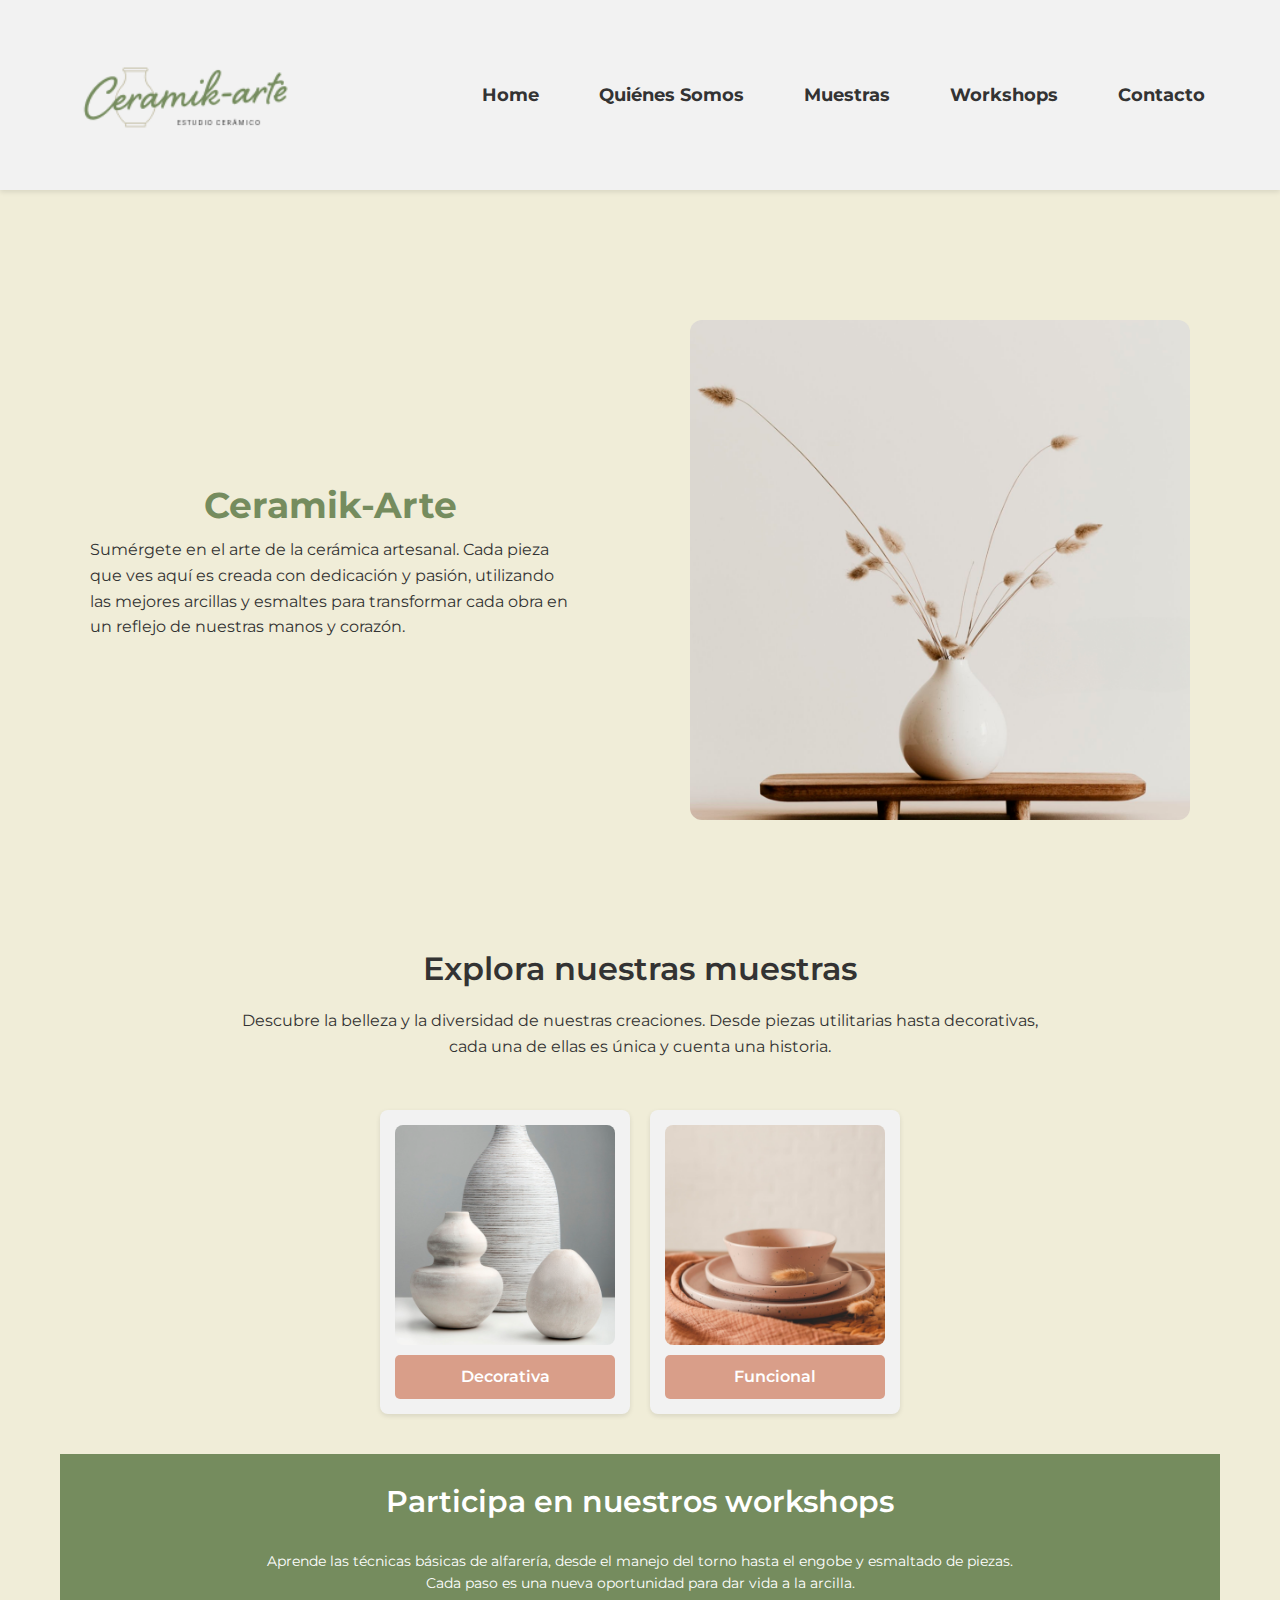
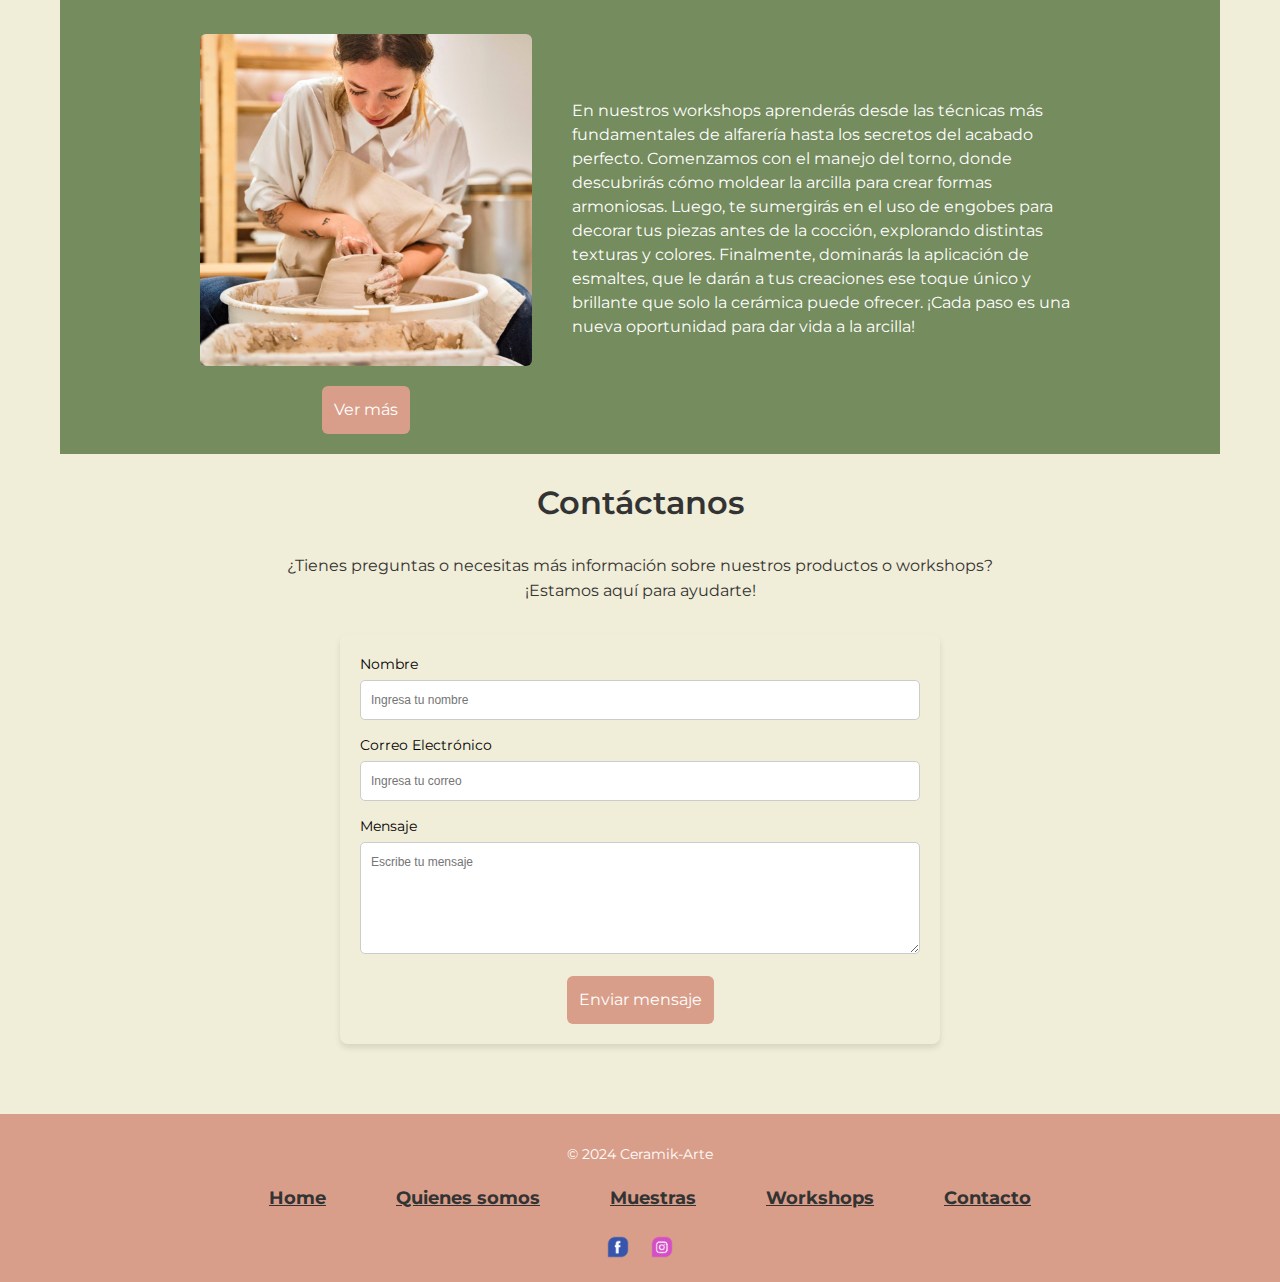
==== commit 581af387: "Depuración final" ====
--- a/index.html
+++ b/index.html
@@ -4,7 +4,9 @@
 <head>
     <meta charset="UTF-8">
     <meta name="viewport" content="width=device-width, initial-scale=1.0">
-     <!-- Enlace a Bootstrap CSS -->
+    <meta name="description" content="Ceramikarte: Taller de cerámica artística, piezas únicas y workshops."> 
+    <link rel="icon" href="imagenes/favicon.png" type="image/x-icon">
+    <!-- Enlace a Bootstrap CSS -->
     <link href="https://cdn.jsdelivr.net/npm/bootstrap@5.3.0/dist/css/bootstrap.min.css" rel="stylesheet">
     <link rel="stylesheet" href="CSS/estilos.css">
     <link rel="stylesheet"
@@ -34,7 +36,7 @@
                 <!-- Menú de navegación -->
                 <div class="collapse navbar-collapse justify-content-end" id="navbarNav">
                     <ul class="navbar-nav">
-                        <li class="nav-item"><a class="nav-link active" href="#">Home</a></li>
+                        <li class="nav-item"><a class="nav-link active" href="index.html">Home</a></li>
                         <li class="nav-item"><a class="nav-link" href="paginas/sobre_nosotros.html">Quiénes Somos</a>
                         </li>
                         <li class="nav-item"><a class="nav-link" href="paginas/muestras.html">Muestras</a></li>
@@ -61,7 +63,7 @@
                         manos y corazón.</p>
                 </div>
                 <div class="intro-image">
-                    <img src="imagenes/5.png" alt="Ceramik-Arte">
+                    <img src="imagenes/5.png" alt= "Decoración minimalista con florero artesanal y ramas secas">
                 </div>
             </div>
         </section>
@@ -76,12 +78,12 @@
             <div class="muestras">
                 <!-- Primera muestra -->
                 <div>
-                    <img src="imagenes/11.png" alt="Decorativa" class="image-standard">
+                    <img src="imagenes/11.png" alt="Conjunto de piezas de cerámica blanca con texturas orgánicas y formas escultórica" class="image-standard">
                     <button onclick="location.href='paginas/muestras.html';">Decorativa</button>
                 </div>
                 <!-- Segunda muestra -->
                 <div>
-                    <img src="imagenes/9.png" alt="Funcional" class="image-standard">
+                    <img src="imagenes/9.png" alt="Plato y bowl de cerámica artesanal en tonos terracota sobre fondo cálido" class="image-standard">
                     <button onclick="location.href='paginas/muestras.html';">Funcional</button>
                 </div>
             </div>
@@ -96,7 +98,7 @@
             <div class="workshop-content">
                 <!-- Contenedor de la imagen -->
                 <div class="workshop-image-container">
-                    <img src="imagenes/10.png" alt="Alfarería" class="workshops-image">
+                    <img src="imagenes/10.png" alt="Mujer modelando una pieza de cerámica en torno alfarero durante un workshop" class="workshops-image">
                     <button class="workshop-button" onclick="location.href='paginas/workshop.html';">Ver más</button>
                 </div>
                 <!-- Contenedor del texto -->
@@ -146,9 +148,9 @@
     <footer class="footer">
         <p>&copy; 2024 Ceramik-Arte</p>
         <!--Enlaces para navegar-->
-        <nav>
+        <nav aria-label="Navegación del pie de página">
             <ul>
-                <li><a href="#">Home</a></li>
+                <li><a href="index.html">Home</a></li>
                 <li><a href="paginas/sobre_nosotros.html">Quienes somos</a></li>
                 <li><a href="paginas/muestras.html">Muestras</a></li>
                 <li><a href="paginas/workshop.html">Workshops</a></li>
@@ -157,11 +159,11 @@
         </nav>
         <!--Iconos de redes sociales-->
         <div class="social-icons">
-            <img src="imagenes/icon_redes_facebook.png" alt="facebook" class="social icons">
-            <img src="imagenes/icon_redes-instagram.png" alt="instagram" class="social icons">
+            <img src="imagenes/icon_redes_facebook.png" alt="facebook de Ceramikarte" class="social-icons">
+            <img src="imagenes/icon_redes-instagram.png" alt="instagram de Ceramikarte" class="social-icons">
         </div>
     </footer>
-    <!-- Enlace a Bootstrap JS (opcional, necesario para componentes interactivos) -->
+    <!-- Enlace a Bootstrap JS-->
     <script src="https://cdn.jsdelivr.net/npm/bootstrap@5.3.0/dist/js/bootstrap.bundle.min.js"></script>
 
 </body>
--- a/CSS/estilos.css
+++ b/CSS/estilos.css
@@ -1,1193 +1,1207 @@
+@charset "UTF-8";
+/* ------- Variables Globales ------- */
+/* ------- Mixins ------- */
+/* ------- Placeholders para `@extend` ------- */
+.flex-2 .muestras div {
+  background-color: #f2f2f2;
+  padding: 15px;
+  border-radius: 8px;
+  box-shadow: 0px 2px 5px rgba(0, 0, 0, 0.1);
+}
+
+.footer ul a, .main-header .custom-navbar .navbar-nav .nav-link {
+  font-size: 18px;
+  font-weight: bold;
+  color: #333;
+  padding: 10px 15px;
+  transition: color 0.3s ease-in-out;
+}
+.footer ul a:hover, .main-header .custom-navbar .navbar-nav .nav-link:hover {
+  color: #758c5e;
+}
+
+/* ------- Animación de Entrada (FadeIn) ------- */
+@keyframes fadeIn {
+  from {
+    opacity: 0;
+    transform: translateY(-20px);
+  }
+  to {
+    opacity: 1;
+    transform: translateY(0);
+  }
+}
 /* ------- Estilos Generales ------- */
 body {
-    font-family: 'Montserrat', Arial, sans-serif;
-    margin: 0;
-    padding: 0;
-    color: #333;
+  font-family: "Montserrat", Arial, sans-serif !important;
+  margin: 0;
+  padding: 0;
+  color: #333;
+  background-color: #f0edd8;
+  overflow-x: hidden;
+}
+
+main {
+  max-width: 1200px;
+  margin: 0 auto;
+  padding: 50px 20px;
 }
 
 /* ------- Header ------- */
 .main-header {
-    background-color: #f2f2f2;
-    padding: 10px 20px;
-    box-shadow: 0 2px 5px rgba(0, 0, 0, 0.1);
-}
-
-/* ------- Navbar ------- */
-.custom-navbar {
-    background-color: #f2f2f2;
-    padding: 10px 20px;
-}
-
-/* ------- Logo ------- */
-.navbar-brand img {
-    width: 250px;
-    height: auto;
-}
-
-/* ------- Menú de Navegación ------- */
-.navbar-nav {
-    display: flex;
+  background-color: #f2f2f2;
+  padding: 10px 20px;
+  box-shadow: 0 2px 5px rgba(0, 0, 0, 0.1);
+}
+.main-header .custom-navbar {
+  padding: 10px 20px;
+}
+.main-header .custom-navbar .navbar-brand img {
+  width: 250px;
+  height: auto;
+}
+.main-header .custom-navbar .navbar-nav {
+  display: flex;
+  align-items: center;
+  gap: 20px;
+}
+.main-header .custom-navbar .navbar-nav .nav-item {
+  margin-left: 10px;
+}
+.main-header .custom-toggler {
+  border: none;
+  background-color: transparent;
+}
+.main-header .navbar-toggler-icon {
+  background-image: url("https://cdn-icons-png.flaticon.com/512/545/545671.png");
+  width: 30px;
+  height: 30px;
+}
+
+/* ------- Footer ------- */
+.footer {
+  background-color: #d99e89;
+  text-align: center;
+  padding: 20px 0;
+  width: 100%;
+  margin: 0;
+  box-sizing: border-box;
+}
+.footer ul {
+  list-style: none;
+  margin: 20px 0;
+  padding: 0;
+  display: flex;
+  gap: 20px;
+  justify-content: center;
+}
+.footer ul li {
+  margin-left: 20px;
+}
+.footer p {
+  margin: 10px 0;
+  color: #ffffff;
+  font-size: 12px;
+}
+@media (min-width: 768px) {
+  .footer p {
+    font-size: 14px;
+  }
+}
+.footer .social-icons {
+  margin-top: 10px;
+}
+.footer .social-icons img {
+  width: 30px;
+  height: 30px;
+  margin: 0 5px;
+}
+
+/* ------- Clases Generales ------- */
+* {
+  padding: 0;
+  margin: 0;
+  box-sizing: border-box;
+}
+
+.container {
+  max-width: 1200px;
+  margin: 0 auto;
+  padding: 20px;
+}
+
+/* Aplicar la animación a todos los títulos sin modificar otros estilos */
+h1, h2 {
+  animation: fadeIn 1s ease-in-out;
+}
+
+/* ------- Sección introduccion ------- */
+.intro {
+  display: flex;
+  justify-content: center;
+  align-items: flex-start;
+  padding: 80px 20px;
+}
+.intro .intro-container {
+  display: flex;
+  flex-direction: row;
+  justify-content: space-between;
+  align-items: center;
+  max-width: 1100px;
+  width: 100%;
+}
+.intro .intro-text {
+  flex: 2;
+  max-width: 480px;
+  text-align: left;
+}
+.intro .intro-text h1 {
+  font-size: 28px;
+  color: #758c5e;
+  font-weight: bold;
+  margin-bottom: 10px;
+  text-align: center;
+}
+@media (min-width: 768px) {
+  .intro .intro-text h1 {
+    font-size: 36px;
+  }
+}
+.intro .intro-text p {
+  font-size: 14px;
+  color: #333;
+  line-height: 1.6;
+}
+@media (min-width: 768px) {
+  .intro .intro-text p {
+    font-size: 16px;
+  }
+}
+.intro .intro-image {
+  flex: 1;
+  display: flex;
+  justify-content: flex-end;
+}
+.intro .intro-image img {
+  max-width: 500px;
+  width: 100%;
+  height: auto;
+  border-radius: 12px;
+  transition: transform 0.3s ease-in-out;
+}
+.intro .intro-image img:hover {
+  box-shadow: 0 4px 8px rgba(0, 0, 0, 0.2);
+}
+
+/* ------- Sección Explora Nuestras Muestras ------- */
+.flex-2 {
+  text-align: center;
+  padding: 40px 20px;
+  background-color: #f0edd8;
+}
+.flex-2 h2 {
+  font-size: 22px;
+  color: #333;
+  font-weight: 600;
+  margin-bottom: 10px;
+  padding: 10px;
+}
+@media (min-width: 768px) {
+  .flex-2 h2 {
+    font-size: 32px;
+  }
+}
+.flex-2 p {
+  max-width: 800px;
+  margin: 0 auto 50px auto;
+  font-size: 14px;
+  line-height: 1.6;
+}
+@media (min-width: 768px) {
+  .flex-2 p {
+    font-size: 16px;
+  }
+}
+.flex-2 .muestras {
+  display: flex;
+  justify-content: center;
+  gap: 20px;
+  margin-top: 40px;
+}
+.flex-2 .muestras div {
+  width: 250px;
+  text-align: center;
+}
+.flex-2 .muestras div img {
+  width: 100%;
+  height: auto;
+  border-radius: 8px;
+  margin-bottom: 10px;
+  transition: transform 0.3s ease-in-out;
+}
+.flex-2 .muestras div img:hover {
+  transform: scale(1.1);
+}
+.flex-2 .muestras div button {
+  display: inline-block;
+  width: 100%;
+  padding: 10px;
+  background-color: #d99e89;
+  color: white;
+  font-size: 16px;
+  font-weight: 600;
+  border: none;
+  border-radius: 5px;
+  cursor: pointer;
+  transition: background-color 0.3s ease;
+}
+.flex-2 .muestras div button:hover {
+  background-color: black;
+  transform: scale(1.1);
+}
+
+/* ------- Sección Workshops ------- */
+.workshop {
+  padding: 20px;
+  text-align: center;
+  background-color: #758c5e;
+}
+.workshop h2 {
+  font-size: 24px;
+  color: white;
+  margin-bottom: 10px;
+  padding: 10px;
+}
+@media (min-width: 768px) {
+  .workshop h2 {
+    font-size: 30px;
+  }
+}
+.workshop p {
+  font-size: 12px;
+  color: white;
+  margin-bottom: 20px;
+  padding: 10px;
+}
+@media (min-width: 768px) {
+  .workshop p {
+    font-size: 14px;
+  }
+}
+.workshop .workshop-content {
+  display: flex;
+  flex-direction: row;
+  justify-content: space-between;
+  align-items: center;
+  gap: 20px;
+  max-width: 900px;
+  margin: 0 auto;
+  text-align: left;
+}
+.workshop .workshop-content .workshop-image-container {
+  display: flex;
+  flex-direction: column;
+  align-items: center;
+  width: 40%;
+}
+.workshop .workshop-content .workshop-image-container img {
+  width: 100%;
+  height: auto;
+  border-radius: 16px;
+  padding: 10px;
+  margin-bottom: 10px;
+  transition: transform 0.3s ease-in-out;
+}
+.workshop .workshop-content .workshop-image-container img:hover {
+  transform: scale(1.05);
+}
+.workshop .workshop-content .workshop-image-container .workshop-button {
+  background-color: #d99e89;
+  color: white;
+  padding: 12px;
+  font-size: 16px;
+  border: none;
+  border-radius: 6px;
+  cursor: pointer;
+  transition: background-color 0.3s ease-in-out;
+}
+.workshop .workshop-content .workshop-image-container .workshop-button:hover {
+  background-color: black;
+  box-shadow: 0 4px 8px rgba(0, 0, 0, 0.2);
+}
+.workshop .workshop-content .workshop-image-container .workshop-button:hover {
+  background-color: black;
+  transform: scale(1.1);
+}
+.workshop .workshop-content .workshop-text {
+  width: 60%;
+}
+.workshop .workshop-content .workshop-text p {
+  font-size: 14px;
+  line-height: 1.5;
+  color: white;
+  text-align: left;
+}
+@media (min-width: 768px) {
+  .workshop .workshop-content .workshop-text p {
+    font-size: 16px;
+  }
+}
+
+/* ------- Sección Contacto ------- */
+.contact {
+  padding: 20px;
+  text-align: center;
+}
+.contact h2 {
+  font-size: 22px;
+  color: #333;
+  margin-bottom: 10px;
+}
+@media (min-width: 768px) {
+  .contact h2 {
+    font-size: 32px;
+  }
+}
+.contact p {
+  font-size: 14px;
+  color: #333;
+  margin-bottom: 20px;
+  padding: 10px;
+}
+@media (min-width: 768px) {
+  .contact p {
+    font-size: 16px;
+  }
+}
+.contact .contact-content {
+  display: flex;
+  flex-direction: row;
+  justify-content: center;
+  align-items: center;
+  margin: 0 auto;
+  max-width: 600px;
+}
+.contact .contact-content .contact-form {
+  width: 100%;
+  padding: 20px;
+  border-radius: 8px;
+  box-shadow: 0 4px 6px rgba(0, 0, 0, 0.1);
+}
+.contact .contact-content .contact-form .form-group {
+  margin-bottom: 15px;
+  text-align: left;
+}
+.contact .contact-content .contact-form .form-group label {
+  display: block;
+  font-size: 14px;
+  color: black;
+  margin-bottom: 5px;
+}
+.contact .contact-content .contact-form .form-group input, .contact .contact-content .contact-form .form-group textarea {
+  width: 100%;
+  padding: 10px;
+  border: 1px solid #ccc;
+  border-radius: 5px;
+  font-size: 12px;
+  box-sizing: border-box;
+  background-color: white;
+  color: black;
+  font-family: Verdana, Geneva, Tahoma, sans-serif;
+}
+.contact .contact-content .contact-form .form-group input:focus, .contact .contact-content .contact-form .form-group textarea:focus {
+  border-color: black;
+  outline: none;
+}
+.contact .contact-content .contact-form .contact-button {
+  background-color: #d99e89;
+  color: white;
+  padding: 12px;
+  font-size: 16px;
+  border: none;
+  border-radius: 6px;
+  cursor: pointer;
+  transition: background-color 0.3s ease-in-out;
+}
+.contact .contact-content .contact-form .contact-button:hover {
+  background-color: black;
+  box-shadow: 0 4px 8px rgba(0, 0, 0, 0.2);
+}
+.contact .contact-content .contact-form .contact-button:hover {
+  background-color: black;
+  transform: scale(1.1);
+}
+
+/* ------- Sección Banner Workshops ------- */
+.main-banner {
+  position: relative;
+  width: 100%;
+  height: auto;
+  overflow: hidden;
+}
+.main-banner .banner-image {
+  width: 100%;
+  height: 100%;
+  -o-object-fit: cover;
+     object-fit: cover;
+}
+.main-banner h1 {
+  position: absolute;
+  top: 50%;
+  left: 50%;
+  transform: translate(-50%, -50%);
+  font-size: 47px;
+  color: white;
+  text-shadow: 2px 2px 4px rgba(0, 0, 0, 0.6);
+  margin: 0;
+  text-align: center;
+}
+@media (min-width: 768px) {
+  .main-banner h1 {
+    font-size: 52px;
+  }
+}
+
+/* ------- Sección Aprende con Nosotros ------- */
+.intro-workshops {
+  display: flex;
+  align-items: center;
+  justify-content: space-between;
+  max-width: 1100px;
+  margin: 60px auto;
+  gap: 40px;
+}
+.intro-workshops .intro-content {
+  flex: 1;
+  max-width: 500px;
+  text-align: left;
+  display: flex;
+  flex-direction: column;
+  justify-content: flex-start;
+}
+.intro-workshops .intro-content h2 {
+  font-size: 22px;
+  font-weight: 700;
+  color: #333;
+  margin-bottom: 10px;
+}
+@media (min-width: 768px) {
+  .intro-workshops .intro-content h2 {
+    font-size: 32px;
+  }
+}
+.intro-workshops .intro-content p {
+  font-size: 14px;
+  color: #1a1a1a;
+  line-height: 1.6;
+}
+@media (min-width: 768px) {
+  .intro-workshops .intro-content p {
+    font-size: 16px;
+  }
+}
+.intro-workshops .intro-image {
+  flex: 1;
+  display: flex;
+  justify-content: flex-end;
+}
+.intro-workshops .intro-image img {
+  width: 100%;
+  max-width: 450px;
+  border-radius: 12px;
+}
+
+/* ------- Sección Próximos Talleres ------- */
+.upcoming-workshops {
+  text-align: center;
+  padding: 50px 20px;
+}
+.upcoming-workshops h2 {
+  font-size: 22px;
+  font-weight: 700;
+  color: #333;
+  margin-bottom: 30px;
+}
+@media (min-width: 768px) {
+  .upcoming-workshops h2 {
+    font-size: 32px;
+  }
+}
+.upcoming-workshops .workshops-gallery {
+  display: flex;
+  flex-direction: row;
+  justify-content: center;
+  align-items: center;
+  flex-wrap: wrap;
+  gap: 40px;
+  max-width: 1100px;
+  margin: 0 auto;
+}
+.upcoming-workshops .workshops-gallery .workshop-item {
+  padding: 20px;
+  border-radius: 12px;
+  width: 280px;
+  text-align: center;
+}
+.upcoming-workshops .workshops-gallery .workshop-item img {
+  width: 100%;
+  max-width: 120px;
+  height: auto;
+  margin-bottom: 15px;
+  border-radius: 10px;
+}
+.upcoming-workshops .workshops-gallery .workshop-item p {
+  font-size: 14px;
+  color: #333;
+  line-height: 1.4;
+  text-align: center;
+}
+@media (min-width: 768px) {
+  .upcoming-workshops .workshops-gallery .workshop-item p {
+    font-size: 16px;
+  }
+}
+
+/* ------- Contacto en Workshops ------- */
+.contact {
+  text-align: center;
+  padding: 20px;
+}
+.contact h2 {
+  font-size: 22px;
+  color: #333;
+  margin-bottom: 10px;
+}
+@media (min-width: 768px) {
+  .contact h2 {
+    font-size: 32px;
+  }
+}
+.contact p {
+  font-size: 14px;
+  color: #333;
+  margin-bottom: 20px;
+  padding: 10px;
+}
+@media (min-width: 768px) {
+  .contact p {
+    font-size: 16px;
+  }
+}
+.contact .contact-content {
+  display: flex;
+  justify-content: center;
+  align-items: center;
+  margin: 0 auto;
+  max-width: 600px;
+}
+.contact .contact-content .contact-form {
+  width: 100%;
+  padding: 20px;
+  border-radius: 8px;
+  box-shadow: 0 4px 6px rgba(0, 0, 0, 0.1);
+}
+.contact .contact-content .contact-form .form-group {
+  margin-bottom: 15px;
+  text-align: left;
+}
+.contact .contact-content .contact-form .form-group label {
+  display: block;
+  font-size: 14px;
+  color: black;
+  margin-bottom: 5px;
+}
+.contact .contact-content .contact-form .form-group input, .contact .contact-content .contact-form .form-group textarea {
+  width: 100%;
+  padding: 10px;
+  border: 1px solid #ccc;
+  border-radius: 5px;
+  font-size: 12px;
+  box-sizing: border-box;
+  background-color: white;
+  color: black;
+  font-family: Verdana, Geneva, Tahoma, sans-serif;
+}
+.contact .contact-content .contact-form .form-group input:focus, .contact .contact-content .contact-form .form-group textarea:focus {
+  border-color: black;
+  outline: none;
+}
+.contact .contact-content .contact-form .contact-button {
+  background-color: #d99e89;
+  color: white;
+  padding: 12px;
+  font-size: 16px;
+  border: none;
+  border-radius: 6px;
+  cursor: pointer;
+  transition: background-color 0.3s ease-in-out;
+}
+.contact .contact-content .contact-form .contact-button:hover {
+  background-color: black;
+  box-shadow: 0 4px 8px rgba(0, 0, 0, 0.2);
+}
+.contact .contact-content .contact-form .contact-button:hover {
+  background-color: black;
+  transform: scale(1.1);
+}
+
+/* ------- Sección Sobre Nosotros ------- */
+.about-us {
+  padding: 50px 20px;
+  background-color: #f7f6ea;
+  text-align: center;
+}
+.about-us .about-banner img {
+  width: 100%;
+  max-height: 350px;
+  -o-object-fit: cover;
+     object-fit: cover;
+  border-radius: 12px;
+}
+.about-us .about-container {
+  max-width: 800px;
+  margin: 40px auto;
+  text-align: center;
+}
+.about-us .about-container h2 {
+  font-size: 22px;
+  color: #333;
+  font-weight: bold;
+  margin-bottom: 15px;
+}
+@media (min-width: 768px) {
+  .about-us .about-container h2 {
+    font-size: 32px;
+  }
+}
+.about-us .about-container p {
+  font-size: 14px;
+  color: #1a1a1a;
+  line-height: 1.6;
+  margin-bottom: 15px;
+}
+@media (min-width: 768px) {
+  .about-us .about-container p {
+    font-size: 16px;
+  }
+}
+
+/* ------- Sección de Información y Características ------- */
+.about-details {
+  display: flex;
+  align-items: center;
+  justify-content: center;
+  gap: 40px;
+  max-width: 1000px;
+  margin: 40px auto;
+}
+.about-details .about-image img {
+  width: 300px;
+  height: auto;
+  border-radius: 12px;
+}
+.about-details .about-list {
+  flex: 1;
+  max-width: 500px;
+  text-align: left;
+  padding-left: 20px;
+}
+.about-details .about-list li {
+  font-size: 16px;
+  color: #333;
+  margin-bottom: 10px;
+  list-style-type: disc;
+}
+
+/* ------- Sección Banner Muestras ------- */
+.main-banner {
+  position: relative;
+  width: 100%;
+  height: auto;
+  overflow: hidden;
+}
+.main-banner .banner-image {
+  width: 100%;
+  height: 100%;
+  -o-object-fit: cover;
+     object-fit: cover;
+}
+.main-banner h1 {
+  position: absolute;
+  top: 50%;
+  left: 50%;
+  transform: translate(-50%, -50%);
+  font-size: 48px;
+  color: white;
+  text-shadow: 2px 2px 4px rgba(0, 0, 0, 0.6);
+  margin: 0;
+  text-align: center;
+}
+@media (min-width: 768px) {
+  .main-banner h1 {
+    font-size: 52px;
+  }
+}
+
+/* ------- Sección Explora Nuestras Creaciones ------- */
+.explora-creaciones {
+  text-align: center;
+  padding: 40px 20px;
+}
+.explora-creaciones h2 {
+  font-size: 22px;
+  font-family: "Montserrat", Arial, sans-serif !important;
+  font-size: 22px;
+  color: #333;
+  margin-bottom: 10px;
+  padding: 10px;
+}
+@media (min-width: 768px) {
+  .explora-creaciones h2 {
+    font-size: 32px;
+  }
+}
+.explora-creaciones p {
+  font-size: 14px;
+  color: #1a1a1a;
+  margin: 0 auto 30px auto;
+  text-align: center;
+  line-height: 1.6;
+  max-width: 800px;
+}
+@media (min-width: 768px) {
+  .explora-creaciones p {
+    font-size: 16px;
+  }
+}
+.explora-creaciones .gallery {
+  display: flex;
+  flex-direction: row;
+  justify-content: center;
+  align-items: center;
+  flex-wrap: wrap;
+  gap: 20px;
+  padding: 10px 0;
+}
+.explora-creaciones .gallery .gallery-item {
+  flex: 1 1 calc(33.333% - 20px);
+  max-width: 250px;
+  box-shadow: 0 4px 6px rgba(0, 0, 0, 0.1);
+  border-radius: 8px;
+  overflow: hidden;
+  display: flex;
+  justify-content: center;
+  align-items: center;
+}
+.explora-creaciones .gallery .gallery-item img {
+  width: 100%;
+  height: auto;
+  -o-object-fit: cover;
+     object-fit: cover;
+  border-radius: 8px;
+}
+
+/* ------- Sección Destacados de la Galería ------- */
+.destacados {
+  text-align: center;
+  padding: 40px 20px;
+}
+.destacados h2 {
+  font-size: 22px;
+  color: #333;
+  margin-bottom: 20px;
+  font-weight: bold;
+}
+@media (min-width: 768px) {
+  .destacados h2 {
+    font-size: 32px;
+  }
+}
+.destacados .galeria {
+  display: flex;
+  gap: 50px;
+  margin-bottom: 30px;
+}
+.destacados .galeria .galeria-item {
+  width: 20%;
+  border-radius: 8px;
+  display: flex;
+  justify-content: center;
+}
+.destacados .galeria .galeria-item img {
+  width: 100%;
+  height: auto;
+  -o-object-fit: contain;
+     object-fit: contain;
+}
+.destacados .detalles {
+  text-align: left;
+  max-width: 800px;
+  margin-top: 25px;
+  color: #0d0d0d;
+  font-size: 16px;
+  line-height: 1.6;
+}
+.destacados .detalles li {
+  margin-bottom: 10px;
+}
+.destacados .texto-decorativo {
+  text-align: center;
+  margin-top: 30px;
+  font-size: 20px;
+  color: #758c5e;
+  font-style: italic;
+  max-width: 800px;
+  margin-left: auto;
+  margin-right: auto;
+}
+
+/* ------- Sección Contacto ------- */
+.contact-section {
+  text-align: center;
+  padding: 50px 20px;
+}
+.contact-section h2 {
+  font-size: 22px;
+  font-weight: bold;
+  color: #333;
+  margin-bottom: 10px;
+}
+@media (min-width: 768px) {
+  .contact-section h2 {
+    font-size: 32px;
+  }
+}
+.contact-section p {
+  font-size: 16px;
+  color: #1a1a1a;
+  max-width: 700px;
+  margin: 0 auto 20px auto;
+}
+.contact-section .contact-container {
+  max-width: 900px;
+  margin: 40px auto;
+  display: flex;
+  align-items: center;
+  justify-content: center;
+  gap: 50px;
+}
+.contact-section .contact-container .contact-image img {
+  max-width: 350px;
+  border-radius: 12px;
+}
+.contact-section .contact-container .contact-form {
+  width: 100%;
+  max-width: 450px;
+  display: flex;
+  flex-direction: column;
+  align-items: center;
+  background-color: #f7f6ea;
+  padding: 30px;
+  border-radius: 8px;
+  box-shadow: 0 4px 8px rgba(0, 0, 0, 0.1);
+}
+.contact-section .contact-container .contact-form label {
+  font-weight: bold;
+  color: #758c5e;
+  margin-bottom: 5px;
+  width: 100%;
+  text-align: left;
+}
+.contact-section .contact-container .contact-form input, .contact-section .contact-container .contact-form select, .contact-section .contact-container .contact-form textarea {
+  width: 100%;
+  padding: 12px;
+  margin-bottom: 15px;
+  border: 1px solid #e2dcb3;
+  border-radius: 6px;
+  font-size: 16px;
+  background-color: white;
+  color: #333;
+}
+.contact-section .contact-container .contact-form textarea {
+  resize: vertical;
+  min-height: 120px;
+}
+.contact-section .contact-container .contact-form button {
+  width: 100%;
+  background-color: #d99e89;
+  color: white;
+  padding: 12px;
+  font-size: 16px;
+  border: none;
+  border-radius: 6px;
+  cursor: pointer;
+  transition: background-color 0.3s ease-in-out;
+}
+.contact-section .contact-container .contact-form button:hover {
+  background-color: black;
+  box-shadow: 0 4px 8px rgba(0, 0, 0, 0.2);
+}
+
+/* ------- Información de Contacto ------- */
+.contact-info {
+  text-align: center;
+  max-width: 700px;
+  margin: 0 auto;
+  padding: 20px 0;
+  font-size: 16px;
+  color: #333;
+  line-height: 1.6;
+}
+.contact-info p {
+  font-size: 14px;
+  margin: 5px 0;
+}
+@media (min-width: 768px) {
+  .contact-info p {
+    font-size: 16px;
+  }
+}
+
+/* ------- Estilos Responsivos Generales ------- */
+@media (max-width: 1024px) {
+  .container {
+    padding: 10px 15px;
+  }
+}
+@media (max-width: 767px) {
+  .footer ul {
+    flex-direction: column;
+    text-align: center;
+    gap: 15px;
+  }
+  .social-icons {
+    justify-content: center;
+  }
+}
+/* ------- Responsive para Index ------- */
+@media (max-width: 767px) {
+  .intro-container, .intro-text {
+    flex-direction: column !important;
+    text-align: center;
+  }
+  .intro {
+    flex-direction: column;
+    align-items: center;
+    text-align: center;
+  }
+  .muestras {
+    flex-direction: column;
     align-items: center;
     gap: 20px;
-}
-
-.navbar-nav .nav-item {
-    margin-left: 10px;
-}
-
-.navbar-nav .nav-link {
-    font-size: 18px;
-    font-weight: bold;
-    color: #333;
-    padding: 10px 15px;
-    transition: color 0.3s ease-in-out;
-}
-
-.navbar-nav .nav-link:hover {
-    color: #758c5e;
-}
-
-/* ------- Botón del menú hamburguesa en móviles ------- */
-.custom-toggler {
-    border: none;
-    background-color: transparent;
-}
-
-.navbar-toggler-icon {
-    background-image: url("https://cdn-icons-png.flaticon.com/512/545/545671.png"); /* Icono personalizado */
-    width: 30px;
-    height: 30px;
-}
-
-/* ------- Estilos para móviles ------- */
-@media (max-width: 991px) {
-    .navbar-nav {
-        flex-direction: column;
-        text-align: center;
-        padding: 15px;
-    }
-
-    .navbar-collapse {
-        background: #fff;
-        border-radius: 8px;
-        padding: 10px;
-    }
-
-    .navbar-nav .nav-item {
-        margin-left: 0;
-        margin-bottom: 10px;
-    }
-
-    .navbar-nav .nav-link {
-        font-size: 16px;
-        display: block;
-    }
-}
-
-
-
-/* -------Estilos generales para la página------- */
-
-* {
-    padding: 0;
-    margin: 0;
-    box-sizing: border-box;
-}
-
-body {
-    background-color: #f0edd8;
-    color: #333333;
-}
-
-main {
-        max-width: 1200px;
-        margin: 0 auto;
-        padding: 50px 20px;
-}
-
-
-
-/*------- Estilos HOME introduccion------- */
-.intro {
-    display: flex;
-    justify-content: center;
-    align-items: left;
-    padding: 80px 20px;
-}
-
-/* Contenedor principal */
-.intro-container {
-    display: flex;
+  }
+  .intro-image, .workshop-image-container {
+    max-width: 90%;
+    margin-top: 20px;
+    text-align: center;
+  }
+  .intro-image img, .workshop-image-container img {
+    max-width: 90%;
+    height: auto;
+    margin: 0 auto;
+  }
+  .intro-text, .workshop-text {
+    width: 100%;
+    max-width: 600px;
+    margin: 0 auto;
+    padding: 0 15px;
+  }
+  .workshop-content {
+    flex-direction: column !important;
+    text-align: center;
     align-items: center;
-    justify-content: space-between;
-    max-width: 1100px;
-    width: 100%;
-}
-
-/* Contenedor del Texto */
-.intro-text {
-    flex: 1;
-    max-width: 480px;
-    text-align: left;
-}
-
-.intro-text h1 {
-    font-size: 36px;
-    color:#758c5e; 
-    font-weight: bold;
-    margin-bottom: 10px;
-    text-align: center;
-}
-
-.intro-text p {
-    font-size: 16px;
-    color: #333333;
-    line-height: 1.6;
-    text-align: left;
-}
-
-/* Contenedor de la Imagen */
-.intro-image {
-    flex: 1;
-    display: flex;
-    justify-content: flex-end;
-}
-
-.intro-image img {
-    max-width: 500px; 
-    width: 100%;
-    height: auto;
-    border: radius 12px;
-}
-
-.intro-image :hover{
-    transform: scale(1.1); 
-    transition: transform 0.3s ease-in-out;
-}
-
-/* Explora nuestras muestras HOME */
-.flex-2 {
-    text-align: center;
-    padding: 40px 20px;
-    background-color: #f0edd8;
-}
-
-.flex-2 h2 {
-    font-size: 24px;
-    color: #333333;
-    font-weight: 600;
-    margin-bottom: 10px;
-    padding: 10px;
-    font-family: 'Montserrat', sans-serif;
-}
-
-.flex-2 p {
-    max-width: 800px;
-    margin: 0 auto 50px auto; 
-    text-align: center;
-    font-size: 16px;
-    color: #333;
-    line-height: 1.6;
-    font-family: 'Montserrat', sans-serif;
-}
-
-/* Contenedor de las muestras HOME */
-.muestras {
-    display: flex;
-    justify-content: center;
     gap: 20px;
-    margin-top: 40px;
-}
-
-/* Estilo de cada muestra HOME */
-.muestras div {
-    background-color: #f2f2f2;
-    padding: 15px;
-    border-radius: 8px;
-    width: 250px;
-    text-align: center;
-    box-shadow: 0px 2px 5px rgba(0,0,0,0.1); 
-}
-
-/* Imágenes dentro de las muestras HOME */
-.image-standard {
-    width: 100%;
-    height: auto;
-    border-radius: 8px;
-    margin-bottom: 10px;
-}
-
-.image-standard :hover{
-    transform: scale(1.1); 
-    transition: transform 0.3s ease-in-out;
-}
-
-/* Botones HOME */
-.muestras button {
-    display: inline-block;
-    width: 100%;
-    padding: 10px;
-    background-color: #d99e89;
-    color: #ffffff;
-    font-family: 'Montserrat', sans-serif;
-    font-size: 16px;
-    font-weight: 600;
-    border: none;
-    border-radius: 5px;
-    cursor: pointer;
-    transition: background-color 0.3s ease;
-}
-
-.muestras button:hover {
-    background-color: black;
-    transform: scale(1.1);
-    transition: transform 0.3s ease-in-out;
-}
-
-/* Estilo general para la sección de workshops */
-.workshop {
-    padding: 20px;
-    text-align: center;
-    background-color: #758c5e;
-}
-
-.workshop h2 {
-    font-size: 24px;
-    color: #ffffff;
-    margin-bottom: 10px;
-    padding: 10px;
-}
-
-.workshop p {
-    font-size: 16px;
-    color: #ffffff;
-    margin-bottom: 20px;
-    padding: 10px;
-}
-
-/* Contenedor de la sección workshops */
-.workshop-content {
-    display: flex;
-    align-items: center;
-    justify-content: center;
-    gap: 20px;
-    max-width: 900px;
-    margin: 0 auto;
-    text-align: left;
-}
-
-/* Contenedor de la imagen */
-.workshop-image-container {
+  }
+}
+/* ------- Responsive para Workshop ------- */
+@media (max-width: 767px) {
+  .workshop-content {
     display: flex;
     flex-direction: column;
     align-items: center;
-    width: 40%;
-}
-
-/* Imagen del workshop */
-.workshops-image {
+    text-align: center;
+  }
+  .workshop-text {
+    width: 100%;
+    text-align: center;
+    padding: 20px;
+  }
+  .workshop-image-container {
+    width: 100%;
+    text-align: center;
+    margin-top: 20px;
+  }
+  .workshop-image-container img {
+    width: 100%;
+    max-width: 400px;
+    height: auto;
+    border-radius: 10px;
+  }
+  .workshops-gallery {
+    flex-direction: column;
+    align-items: center;
+  }
+  .workshops-gallery .workshop-item {
+    width: 90%;
+    margin-bottom: 20px;
+  }
+  .workshops-gallery .workshop-item img {
+    width: 80px;
+  }
+  .workshops-gallery .workshop-item p {
+    text-align: center;
+  }
+  .intro-workshops {
+    display: flex;
+    flex-direction: column;
+    align-items: center;
+    text-align: center;
+    padding: 20px;
+  }
+  .intro-workshops .intro-content {
+    width: 100%;
+    text-align: center;
+    padding: 15px;
+  }
+  .intro-workshops .intro-content h2 {
+    font-size: 22px;
+    margin-bottom: 10px;
+  }
+}
+@media (max-width: 767px) and (min-width: 768px) {
+  .intro-workshops .intro-content h2 {
+    font-size: 32px;
+  }
+}
+@media (max-width: 767px) {
+  .intro-workshops .intro-content p {
+    line-height: 1.5;
+  }
+  .intro-workshops .intro-image {
+    width: 100%;
+    text-align: center;
+    margin-top: 15px;
+  }
+  .intro-workshops .intro-image img {
+    width: 90%;
+    max-width: 350px;
+    height: auto;
+    border-radius: 10px;
+  }
+}
+/* ------- Responsive para Sobre Nosotros ------- */
+@media (max-width: 767px) {
+  .about-details {
+    flex-direction: column;
+    text-align: center;
+  }
+  .about-image img {
+    max-width: 80%;
+    margin: 0 auto;
+  }
+  .about-list {
+    text-align: left;
+    padding: 20px;
+  }
+}
+/* ------- Responsive para Muestras ------- */
+@media (max-width: 767px) {
+  .gallery {
+    display: grid;
+    grid-template-columns: 1fr;
+    gap: 15px;
+    justify-content: center;
+  }
+  .gallery .gallery-item img {
+    width: 100%;
+    max-width: 90%;
+    margin: 0 auto;
+  }
+  .destacados {
+    padding: 20px;
+  }
+  .destacados h2 {
+    font-size: 22px;
+    margin-bottom: 10px;
+  }
+}
+@media (max-width: 767px) and (min-width: 768px) {
+  .destacados h2 {
+    font-size: 32px;
+  }
+}
+@media (max-width: 767px) {
+  .destacados .galeria {
+    flex-direction: column;
+    align-items: center;
+    gap: 20px;
+  }
+  .destacados .galeria-item {
+    width: 100%;
+    max-width: 300px;
+    margin: 0 auto;
+  }
+  .destacados .galeria-item img {
     width: 100%;
     height: auto;
-    border-radius: 16px;
-    padding: 10px;
-    margin-bottom: 10px;
-    transition: transform 0.3s ease-in-out;
-}
-
-.workshops-image :hover{
-    transform: scale(1.05);
-}
-
-/* Botón debajo de la imagen */
-.workshop-button {
-    padding: 10px 20px;
-    background-color: #d99e89;
-    color: white;
+    border-radius: 10px;
+  }
+  .destacados .detalles {
+    max-width: 90%;
+    text-align: center;
+    margin: 20px auto;
+  }
+  .destacados .detalles li {
     font-size: 16px;
-    border: none;
-    border-radius: 5px;
-    cursor: pointer;
-    transition: background-color 0.3s ease;
-}
-
-.workshop-button:hover {
-    background-color: #000000;
-    transform: scale(1.1);
-    transition: transform 0.3s ease-in-out;
-}
-
-/* Texto del workshop */
-.workshop-text p{
-    width: 80%;
-    font-size: 16px;
-    line-height: 1.5;
-    color: #ffffff;
     text-align: left;
-}
-
-/*------- Sección principal de la página MUESTRAS-------*/
-.main-banner {
-    position: relative;
+  }
+}
+/* ------- Responsive para Contacto ------- */
+@media (max-width: 767px) {
+  .contact-container {
+    flex-direction: column;
+    align-items: center;
+    text-align: center;
     width: 100%;
-    height: auto; 
-    overflow: hidden;
-}
-
-.main-banner .banner-image {
-    width: 100%;
-    height: 100%;
-    object-fit: cover; 
-}
-
-.main-banner h1 {
-    position: absolute;
-    top: 50%;
-    left: 50%;
-    transform: translate(-50%, -50%);
-    font-size: 52px;
-    color: #ffffff;
-    text-shadow: 2px 2px 4px rgba(0, 0, 0, 0.6);
-    margin: 0;
-    text-align: center;
-}
-
-.muestras {
+    max-width: 90%;
+    padding: 0 20px;
+    gap: 20px;
+  }
+  .contact-image {
+    width: 90%;
     display: flex;
     justify-content: center;
-    gap: 20px;
+  }
+  .contact-image img {
+    max-width: 90%;
+    max-width: 350px;
+    height: auto;
+    border-radius: 10px;
+  }
+  .contact-form {
+    width: 100%;
+    max-width: 400px;
     padding: 20px;
-}
-
-/* Estilo de las imágenes de las muestras */
-.muestra-item img {
+    box-shadow: 0 4px 6px rgba(0, 0, 0, 0.1);
+    background-color: #f7f6ea;
+    border-radius: 8px;
+  }
+  .contact-form input,
+  .contact-form select,
+  .contact-form textarea {
     width: 100%;
-    max-width: 100px; 
-    height: auto; 
-    border-radius: 8px; 
-    box-shadow: 0 4px 6px rgba(0, 0, 0, 0.1); 
-}
-
-.muestra-item img :hover{
-    transform: scale(1.1); 
-    transition: transform 0.3s ease-in-out;
-}
-
-/* Explora nuestras creaciones muestras*/
-.explora-creaciones {
-    text-align: center;
-    padding: 40px 20px;
-}
-
-.explora-creaciones h2 {
-    font-size: 24px;
-    color: #333333;
-    margin-bottom:10px;
-    padding: 10px;
-}
-
-.explora-creaciones p {
-    font-size: 16px; 
-    color: #333333;
-    margin: 0 auto 30px auto;
-    text-align:center;
-    line-height: 20px;
-    max-width: 800px;
-}
-
-/* Galería */
-.gallery {
-    display: flex;
-    justify-content: center;
-    gap: 20px;
-    flex-wrap: wrap; 
-    padding: 10px 0;
-}
-
-.gallery-item {
-    flex: 1 1 calc(33.333% - 20px); 
-    max-width: 250px; 
-    box-shadow: 0 4px 6px rgba(0, 0, 0, 0.1);
-    border-radius: 8px;
-    overflow: hidden;
-    display: flex;
-    justify-content: center;
-    align-items: center;
-}
-
-/* Imágenes */
-.gallery-item img {
+    font-size: 14px;
+    box-sizing: border-box;
+  }
+  .contact-form button {
     width: 100%;
-    height: auto;
-    object-fit: cover; 
-    border-radius: 8px;
-}
-
-/* Sección de destacados */
-.destacados {
-    text-align: center;
-    padding: 40px 20px;
-}
-
-.destacados h2 {
-    font-size: 24px;
-    color: #333333; 
-    margin-bottom: 20px;
-    font-weight: bold;
-}
-
-/* Galería */
-.galeria {
-    display: flex;
-    gap: 50px; 
-    margin-bottom: 30px; 
-}
-
-.galeria-item {
-    width: 20%;
-    border-radius: 8px; 
-    display: flex; 
-    justify-content: center;
-}
-
-.galeria-item img {
-    width: 100%; 
-    height: auto;
-    object-fit: contain; 
-}
-
-/* Lista de detalles */
-.detalles {
-    text-align: left;
-    max-width: 800px; 
-    margin-top: 25px;
-    color: #666; 
-    font-size: 16px;
-    line-height: 1.6; 
-}
-
-.detalles li {
-    margin-bottom: 10px; 
-}
-
-/* Texto decorativo debajo */
-.texto-decorativo {
-    text-align: center;
-    margin-top: 30px;
-    font-size: 20px;
-    color: #758c5e;
-    font-style: italic;
-    max-width: 800px;
-    margin-left: auto;
-    margin-right: auto;
-}
-
-/* -----------Sección página WORKSHOP------------ */
-/* El banner de esta parte tiene el mismo estilo que la página de muestras*/
-
-/* Contenedor principal */
-.intro-workshops {
-    display: flex;
-    align-items: center;
-    justify-content: space-between;
-    max-width: 1100px;
-    margin: 60px auto;
-    gap: 40px;
-}
-
-/* Contenedor del Texto */
-.intro-content {
-    flex: 1;
-    max-width: 500px;
-    text-align: left;
-    display: flex;
-    flex-direction: column;
-    justify-content: flex-start; 
-}
-
-/* Título alineado correctamente */
-.intro-content h2 {
-    font-size: 24px;
-    font-weight: 700;
-    color: #333;
-    margin-bottom: 10px;
-}
-
-/* Párrafo alineado correctamente */
-.intro-content p {
-    font-size: 16px;
-    color: #555;
-    line-height: 1.6;
-}
-
-/* Contenedor de la Imagen */
-.intro-image {
-    flex: 1;
-    display: flex;
-    justify-content: flex-end;
-}
-
-/* Imagen con tamaño y bordes adecuados */
-.intro-image img {
-    width: 100%;
-    max-width: 450px;
-    border-radius: 12px;
-}
-
-/* Sección de próximos talleres */
-.upcoming-workshops {
-    text-align: center;
-    padding: 50px 20px;
-}
-
-/* Estilos para el título */
-.upcoming-workshops h2 {
-    font-size: 24px;
-    font-weight: 700;
-    color: #333;
-    margin-bottom: 30px;
-}
-
-/* Contenedor de los talleres */
-.workshops-gallery {
-    display: flex;
-    justify-content: center;
-    gap: 40px; /* Espaciado entre elementos */
-    max-width: 1100px;
-    margin: 0 auto;
-}
-
-/* Estilo de cada taller */
-.workshop-item {
-    padding: 20px;
-    border-radius: 12px;
-    width: 280px;
-    text-align: center;
-}
-
-/* Imágenes de los talleres */
-.workshop-item img {
-    width: 100%;
-    max-width: 120px;
-    height: auto;
-    margin-bottom: 15px;
-    border-radius: 10px;
-}
-
-/* Texto de los talleres */
-.workshop-item p {
-    font-size: 14px;
-    color: #333333;
-    line-height: 1.4;
-    text-align: center;
-}
-
-
-/*------- Estilo general para la sección de Contactanos------- */
-.contact {
-    padding: 20px;
-    text-align: center;
-}
-
-.contact h2 {
-    font-size: 24px;
-    color: #333333;
-    margin-bottom: 10px;
-}
-
-.contact p {
-    font-size: 16px;
-    color: #333333;
-    margin-bottom: 20px;
-    padding: 10px;
-}
-
-/* Contenedor del formulario */
-.contact-content {
-    display: flex;
-    justify-content: center;
-    align-items: center;
-    margin: 0 auto;
-    max-width: 600px;
-}
-
-/* Formulario */
-.contact-form {
-    width: 100%;
-    padding: 20px;
-    border-radius: 8px;
-    box-shadow: 0 4px 6px rgba(0, 0, 0, 0.1);
-}
-
-/* Grupos de campos */
-.form-group {
-    margin-bottom: 15px;
-    text-align: left;
-}
-
-.form-group label {
-    display: block;
-    font-size: 14px;
-    color: #000000;
-    margin-bottom: 5px;
-}
-
-.form-group input,
-.form-group textarea {
-    width: 100%;
-    padding: 10px;
-    border: 1px solid #ccc;
-    border-radius: 5px;
-    font-size: 12px;
-    box-sizing: border-box;
-    background-color: #fff;
-    color: black;
-    font-family: Verdana, Geneva, Tahoma, sans-serif;
-}
-
-.form-group input:focus,
-.form-group textarea:focus {
-    border-color: black;
-    outline: none;
-}
-
-/* Botón del formulario */
-.contact-button {
-    display: inline-block;
-    width: 100%;
-    padding: 10px;
-    background-color: #d99e89;
-    color: white;
-    font-size: 16px;
-    border: none;
-    border-radius: 5px;
-    cursor: pointer;
-    transition: background-color 0.3s ease;
-    margin-top: 10px;
-}
-
-.contact-button:hover {
-    background-color: black;
-    transform: scale(1.1);
-    transition: transform 0.3s ease-in-out;
-}
-
-/* -------Sección de la página SOBRE NOSOTROS------- */
-.about-us {
-    padding: 50px 20px;
-    background-color: #f5f5e6; 
-    text-align: center;
-}
-
-/* Imagen del banner */
-.about-banner img {
-    width: 100%;
-    max-height: 350px;
-    object-fit: cover;
-    border-radius: 12px;
-}
-
-/* Contenedor de Texto */
-.about-container {
-    max-width: 800px;
-    margin: 40px auto;
-    text-align: center;
-}
-
-.about-container h2 {
-    font-size: 32px;
-    color: #333;
-    font-weight: bold;
-    margin-bottom: 15px;
-}
-
-.about-container p {
-    font-size: 16px;
-    color: #555;
-    line-height: 1.6;
-    margin-bottom: 15px;
-}
-
-/* Contenedor de Imagen y Lista */
-.about-details {
-    display: flex;
-    align-items: center;
-    justify-content: center;
-    gap: 40px;
-    max-width: 1000px;
-    margin: 40px auto;
-}
-
-/* Imagen al lado de la lista */
-.about-image img {
-    width: 300px;
-    height: auto;
-    border-radius: 12px;
-}
-
-/* Lista de características */
-.about-list {
-    flex: 1;
-    max-width: 500px;
-    text-align: left;
-    padding-left: 20px;
-}
-
-.about-list li {
-    font-size: 16px;
-    color: #333;
-    margin-bottom: 10px;
-    list-style-type: disc;
-}
-
-/*------- PAGINA DE CONTACTANOS------- */
-.contact-section {
-    text-align: center;
-    padding: 60px 20px;
-}
-
-.contact-section h2 {
-    font-size: 36px;
-    font-weight: bold;
-    color: #333333;
-    margin-bottom: 10px;
-}
-
-.contact-section p {
-    font-size: 16px;
-    color: #333333;
-    max-width: 700px;
-    margin: 0 auto 30px auto;
-}
-
-/* Contenedor del formulario */
-.contact-container {
-    display: flex;
-    align-items: center;
-    justify-content: center;
-    max-width: 1100px;
-    margin: 40px auto;
-    gap: 50px;
-}
-
-/* Imagen decorativa */
-.contact-image img {
-    max-width: 400px;
-    border-radius: 12px;
-}
-
-/* Formulario de contacto */
-.contact-form {
-    display: flex;
-    flex-direction: column;
-    width: 100%;
-    max-width: 500px;
-}
-
-.contact-form label {
-    font-weight: bold;
-    color: #758c5e;
-    margin-bottom: 5px;
-    text-align: left;
-    display: block;
-}
-
-.contact-form input,
-.contact-form select,
-.contact-form textarea {
-    width: 100%;
-    padding: 10px;
-    margin-bottom: 15px;
-    border: 1px solid #ccc;
-    border-radius: 6px;
-    font-size: 16px;
-}
-
-.contact-form textarea {
-    resize: none;
-}
-
-.contact-form button {
-    background-color: #d99e89;
-    color: white;
     padding: 12px;
     font-size: 16px;
-    border: none;
-    border-radius: 6px;
-    cursor: pointer;
-    transition: background-color 0.3s ease-in-out;
-}
-
-.contact-form button:hover {
-    background-color: #000000;
-    transform: scale(1.1);
-    transition: transform 0.3s ease-in-out;
-}
-
-/* Estilos específicos para el dropdown */
-#subject {
-    background-color: #ffffff; 
-    color: #758c5e; 
-    border: 1px solid #5a7044; 
-    padding: 10px;
-    font-size: 16px;
-    border-radius: 5px; 
-    cursor: pointer;
-    appearance: none; 
-    -webkit-appearance: none; 
-    -moz-appearance: none; 
-    position: relative;
-    text-align: left;
-}
-
-/* Cambia la flecha del dropdown */
-#subject::after {
-    content: "▼"; 
-    font-size: 14px;
-    color: #758c5e; 
-    position: absolute;
-    right: 15px; 
-    top: 50%;
-    transform: translateY(-50%);
-    pointer-events: none; 
-}
-
-/* Cuando el usuario pasa el cursor sobre el dropdown */
-#subject:hover {
-    background-color: #f0edd8; 
-}
-
-/* Cuando el usuario hace clic en el dropdown */
-#subject:focus {
-    background-color: #f0edd8;
-    outline: none;
-}
-
-/* Opciones dentro del dropdown */
-#subject option {
-    background-color: #ffffff;
-    color: #333;
-    padding: 10px;
-}
-
-/* Información de contacto */
-.contact-info {
-    text-align: center;
-    max-width: 700px; 
-    margin: 0 auto; 
-    padding: 20px 0;
-    font-size: 16px;
-    color: #333333;
-    line-height: 1.6;
-}
-
-.contact-info p {
-    margin: 5px 0;
-}
-
-/* -------Estilos para los enlaces del footer------- */ 
-
-.footer{
-    background-color: #d99e89;
-    text-align: center;
-    padding: 20px 0;
-    width: 100%;
-    margin: 0%;
-    box-sizing: border-box;
-}
-
-.footer ul {
-    list-style: none;
-    margin: 20px 0;
-    padding: 0;
-    display: flex;
-    gap: 20px;
-    justify-content: center;
-}
-
-.footer li {
-    margin-left: 20px;
-}
-
-.footer a {
-    text-decoration: none;
-    color: #ffffff;
-    font-size: 16px;
-    font-weight: bold;
-    transition: color 0.3s ease;
-}
-
-.footer a:hover {
-    color: black;
-}
-
-/* Estilos para los iconos de redes sociales */   
-
-
-/* Texto del footer */
-footer p {
-    margin: 10px 0;
-    color: #ffffff;
-    font-size: 14px;
-}
-
-/* Links de navegación en el footer */
-footer a {
-    margin: 0 10px;
-    text-decoration: none;
-    color: #ffffff;
-    font-weight: bold;
-}
-
-footer a:hover {
-    color: #fefefe; 
-}
-
-/* Redes sociales */
-footer .social-icons {
-    margin-top: 10px;
-}
-
-footer .social-icons img {
-    width: 30px;
-    height: 30px;
-    margin: 0 5px;
-}
-
-/*------- Estilos generales para hacer responsive------- */
-body {
-    max-width: 100%;
-    overflow-x: hidden;
-}
-
-/* Para Tablets (768px - 1024px) */
-@media (max-width: 1024px) {
-    .header-container {
-        flex-direction: column;
-        text-align: center;
-    }
-
-    .main-nav ul {
-        flex-direction: column;
-        padding: 0;
-    }
-
-    .intro-container {
-        flex-direction: column;
-        text-align: center;
-    }
-
-    .intro-image img {
-        width: 90%;
-    }
-
-    .muestras {
-        flex-direction: column;
-        align-items: center;
-    }
-
-    .workshop-content {
-        flex-direction: column;
-        text-align: center;
-    }
-
-    .workshop-image-container img {
-        max-width: 80%;
-    }
-
-    .contact-form {
-        width: 80%;
-    }
-}
-
-/* Para Móviles (hasta 767px) */
+  }
+}
 @media (max-width: 767px) {
-    .intro-image img,
-    .image-standard,
-    .workshops-image {
-        max-width: 80%; 
-        display: block;
-        margin: 0 auto; 
-    }
-
-
-
-    .intro-text h1 {
-        font-size: 28px;
-    }
-
-    .intro-image img {
-        width: 90%;
-    }
-
-    .muestras {
-        flex-direction: column;
-        align-items: center;
-    }
-
-    .muestras div {
-        width: 90%;
-    }
-
-    .workshop-content {
-        flex-direction: column;
-        text-align: center;
-    }
-
-    .workshop-image-container img {
-        width: 100%;
-        max-width: 300px;
-    }
-
-    .contact-form {
-        width: 90%;
-    }
-
-    .footer nav ul {
-        flex-direction: column;
-        gap: 10px;
-    }
-
-    .social-icons {
-        justify-content: center;
-    }
-}
-
-/* ------- Ajustes Mobile adicionales para mejorar la responsividad ------- */
-@media (max-width: 768px) {
-    /* Navbar */
-    .navbar-nav {
-        gap: 10px;
-    }
-
-    /* Ajustes en la Sección de Introducción (Home) */
-    .intro-container {
-        flex-direction: column;
-        align-items: center;
-        text-align: center;
-    }
-
-    .intro-text {
-        max-width: 100%;
-        padding: 20px;
-    }
-
-    .intro-image img {
-        max-width: 80%;
-        display: block;
-        margin: 0 auto;
-    }
-
-    /* Ajustes en la Sección Muestras */
-    @media (max-width: 767px) {
-        .muestras {
-            flex-direction: column;
-            align-items: center;
-        }
-    
-        .muestras div {
-            width: 100%;
-            max-width: 300px;
-        }
-    
-        .gallery {
-            display: grid;
-            grid-template-columns: 1fr; /* Una sola columna en móviles */
-            gap: 15px;
-            justify-content: center;
-        }
-    
-        .gallery-item img {
-            width: 100%;
-            max-width: 90%;
-            margin: 0 auto;
-        }
-    }
-    
-
-    /* Ajustes en la Sección Workshops */
-    @media (max-width: 767px) {
-        .workshop-content {
-            display: flex;
-            flex-direction: column;
-            align-items: center;
-            text-align: center;
-        }
-    
-        .workshop-text {
-            width: 100%;
-            text-align: center;
-            padding: 20px;
-        }
-    
-        .workshop-image-container {
-            width: 100%;
-            text-align: center;
-            margin-top: 20px;
-        }
-    
-        .workshop-image-container img {
-            width: 90%;
-            max-width: 400px; /* Evita que sea demasiado grande en móviles */
-            height: auto;
-            border-radius: 10px;
-        }
-    
-        .workshops-gallery {
-            flex-direction: column;
-            align-items: center;
-        }
-    
-        .workshop-item {
-            width: 90%;
-            margin-bottom: 20px;
-        }
-    
-        .workshop-item img {
-            width: 80px; /* Tamaño más reducido para móviles */
-        }
-    
-        .workshop-item p {
-            text-align: center;
-        }
-    }
-    
-
-    /* Ajustes en la Sección Sobre Nosotros */
-    .about-details {
-        flex-direction: column;
-        text-align: center;
-    }
-
-    .about-image img {
-        max-width: 80%;
-        margin: 0 auto;
-    }
-
-    .about-list {
-        text-align: left;
-        padding: 20px;
-    }
-
-    /* Ajustes en la Sección Contacto */
-    .contact-container {
-        flex-direction: column;
-        text-align: center;
-    }
-
-    .contact-form {
-        width: 100%;
-        max-width: 400px;
-    }
-
-    /* Footer */
-    .footer nav ul {
-        flex-direction: column;
-        text-align: center;
-        gap: 15px;
-    }
-
-    .social-icons {
-        justify-content: center;
-    }
-}
+  .intro-container {
+    flex-direction: column;
+    align-items: center;
+  }
+}/*# sourceMappingURL=estilos.css.map */